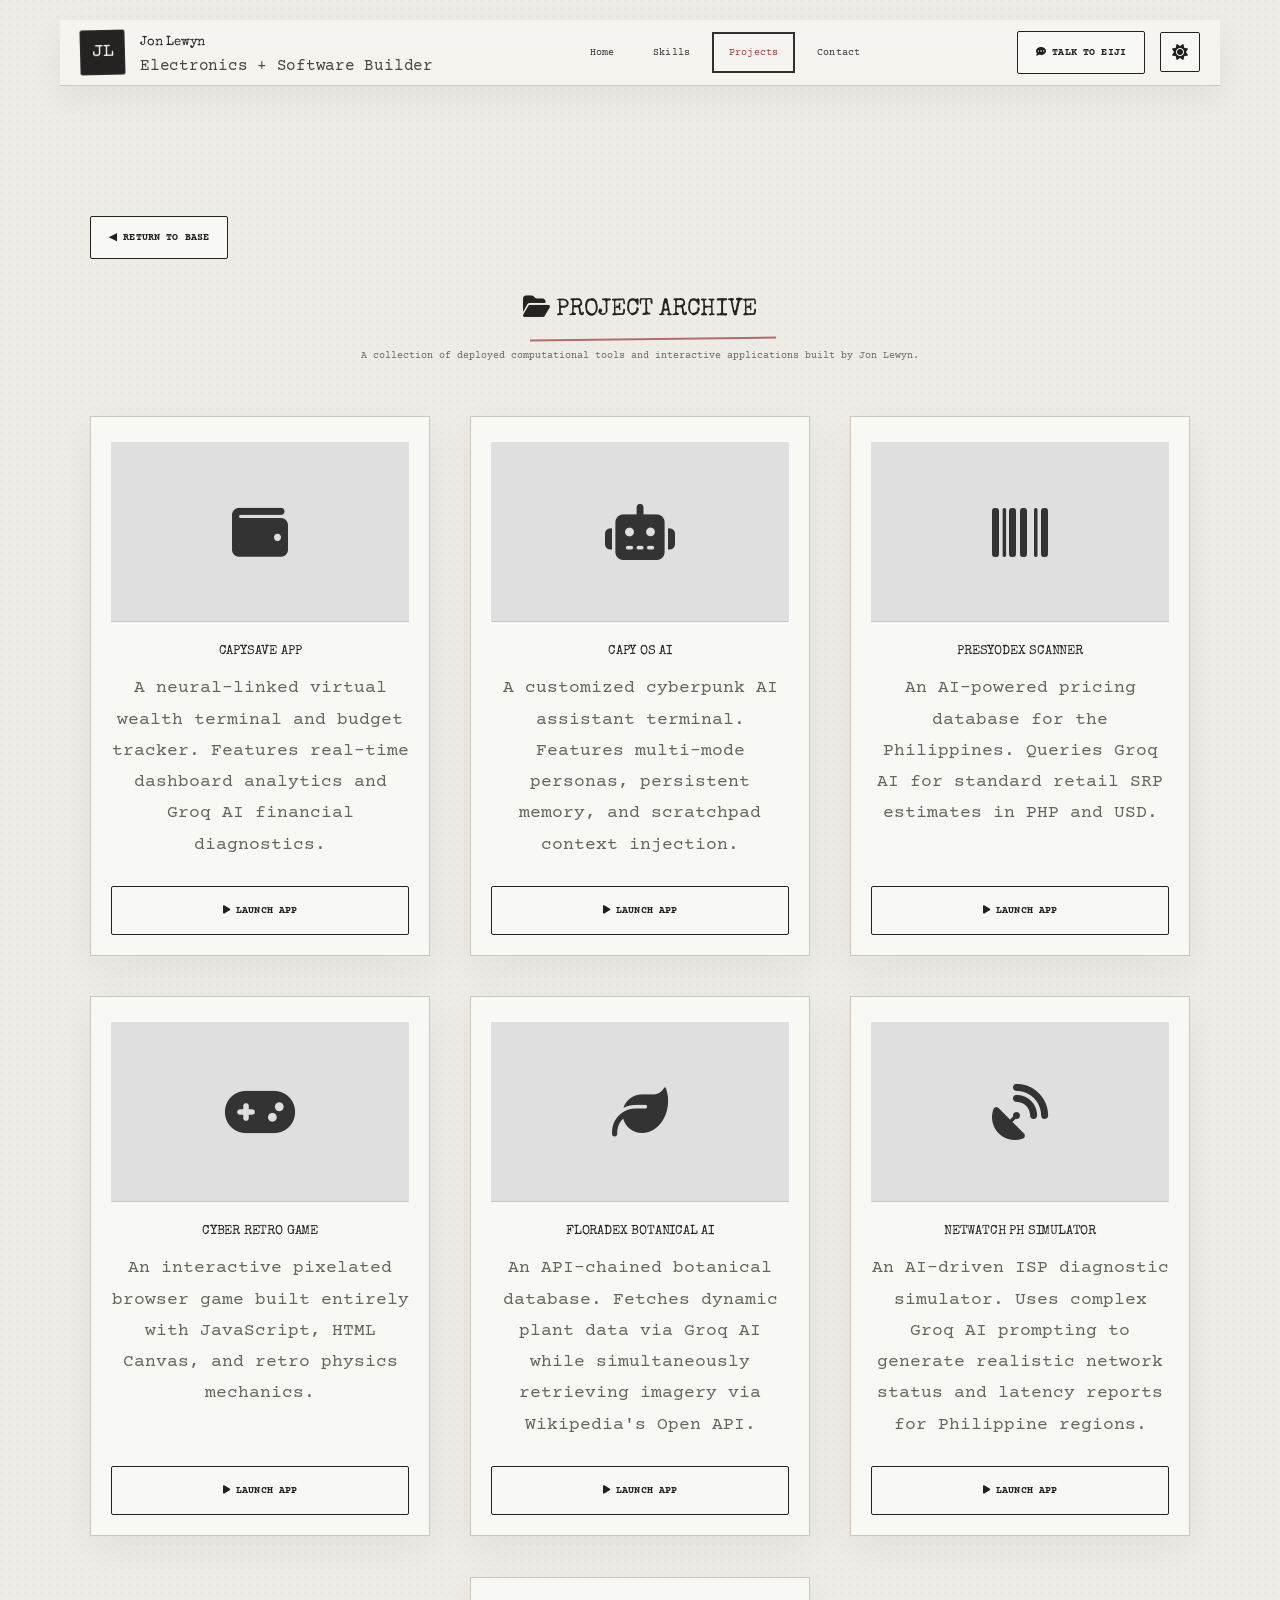
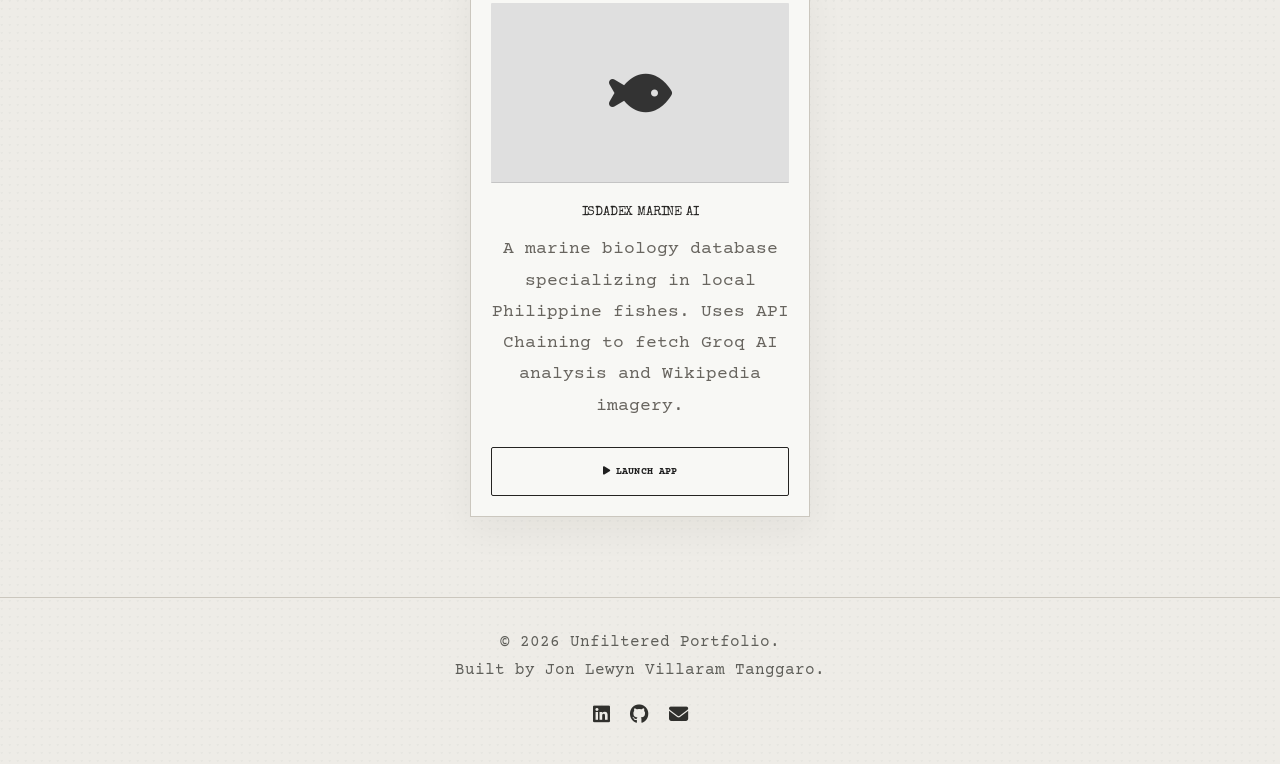
==== projects.html @ c03bf4da "Add files via upload" ====
<!DOCTYPE html>
<html lang="en">
<head>
    <meta charset="UTF-8">
    <meta name="viewport" content="width=device-width, initial-scale=1.0">
    <title>Jon Lewyn | Project Archive</title>
    
    <link href="https://fonts.googleapis.com/css2?family=Press+Start+2P&family=VT323&display=swap" rel="stylesheet">
    <link rel="stylesheet" href="https://cdnjs.cloudflare.com/ajax/libs/font-awesome/6.4.0/css/all.min.css">
    
    <style>
        :root {
            --bg-color: #1e1e2f; --panel-bg: #2a2a40; --panel-bg-2: #343454;
            --text-main: #f8f8f2; --text-muted: #a8a8b2; --retro-green: #4ade80;
            --retro-blue: #3b82f6; --retro-purple: #bd93f9; --retro-pink: #ff79c6;
            --retro-gold: #facc15; --retro-orange: #ffb86c; --retro-cyan: #8be9fd; 
            --border-dark: #000000; --grid-color: rgba(255, 255, 255, 0.03);
        }

        [data-theme="light"] {
            --bg-color: #f0f0f5; --panel-bg: #ffffff; --panel-bg-2: #ededf6;
            --text-main: #1a1a2e; --text-muted: #4a4a6a; --border-dark: #111111;
            --grid-color: rgba(0, 0, 0, 0.05);
        }

        * { box-sizing: border-box; margin: 0; padding: 0; scroll-behavior: smooth; }
        
        body {
            font-family: 'Press Start 2P', cursive; background-color: var(--bg-color); color: var(--text-main);
            line-height: 1.8; overflow-x: hidden; transition: background-color 0.3s, color 0.3s; position: relative;
            background-image: linear-gradient(var(--grid-color) 2px, transparent 2px), linear-gradient(90deg, var(--grid-color) 2px, transparent 2px);
            background-size: 30px 30px; animation: scrollGrid 20s linear infinite;
        }

        @keyframes scrollGrid { 0% { background-position: 0px 0px; } 100% { background-position: 60px 60px; } }

        .scanlines { position: fixed; top: 0; left: 0; width: 100vw; height: 100vh; background: linear-gradient(rgba(18, 16, 16, 0) 50%, rgba(0, 0, 0, 0.1) 50%); background-size: 100% 4px; z-index: 9999; pointer-events: none; }

        a, button { cursor: pointer; }

        /* --- SYNCHRONIZED NAV BAR --- */
        nav {
            position: absolute; top: 20px; left: 50%; transform: translateX(-50%); width: 95%; max-width: 1200px;
            background: rgba(42, 42, 64, 0.95); border: 4px solid var(--border-dark); box-shadow: 8px 8px 0px var(--border-dark);
            display: flex; align-items: center; justify-content: space-between; padding: 10px 20px; z-index: 1000; backdrop-filter: blur(4px);
        }
        [data-theme="light"] nav { background: rgba(255, 255, 255, 0.95); }

        .nav-left { display: flex; align-items: center; gap: 15px; }
        .jl-badge { background: var(--retro-blue); color: #fff; width: 45px; height: 45px; display: flex; align-items: center; justify-content: center; font-size: 1.2rem; border: 3px solid var(--border-dark); box-shadow: inset -3px -3px 0 rgba(0,0,0,0.3); text-shadow: 2px 2px 0 #000; }
        .nav-brand-text { display: flex; flex-direction: column; justify-content: center; }
        .nav-brand-text .name { color: var(--text-main); font-size: 0.8rem; text-shadow: 2px 2px 0 var(--border-dark); margin-bottom: 4px;}
        .nav-brand-text .title { font-family: 'VT323', monospace; color: var(--retro-green); font-size: 1rem; line-height: 1;}

        .nav-center { display: flex; align-items: center; gap: 5px; }
        .nav-center a { color: var(--text-main); text-decoration: none; font-size: 0.6rem; padding: 10px 15px; background: transparent; border: 2px solid transparent; font-family: inherit; text-transform: uppercase; transition: 0.2s; }
        .nav-center a.active { background: var(--panel-bg-2); border-color: var(--border-dark); color: var(--retro-gold); box-shadow: 2px 2px 0 var(--border-dark); }
        .nav-center a:hover { color: var(--retro-pink); background: rgba(0,0,0,0.2);}

        .nav-right { display: flex; align-items: center; gap: 15px; }
        .btn-talk { background: var(--retro-blue); color: #fff; text-decoration: none; font-size: 0.6rem; padding: 12px 18px; border: 3px solid var(--border-dark); box-shadow: 4px 4px 0 var(--border-dark); transition: all 0.1s; text-transform: uppercase; }
        .btn-talk:hover { filter: brightness(1.1); }
        .btn-talk:active { transform: translate(4px, 4px); box-shadow: 0 0 0 var(--border-dark); }
        .theme-toggle-btn { background: var(--panel-bg-2); border: 3px solid var(--border-dark); width: 40px; height: 40px; font-size: 1rem; color: var(--retro-gold); display: flex; align-items: center; justify-content: center; box-shadow: 4px 4px 0 var(--border-dark); transition: 0.1s;}
        .theme-toggle-btn:active { transform: translate(4px, 4px); box-shadow: 0 0 0 var(--border-dark); }
        .mobile-menu-btn { display: none; background: var(--panel-bg-2); border: 3px solid var(--border-dark); width: 40px; height: 40px; font-size: 1.2rem; color: var(--text-main); align-items: center; justify-content: center; box-shadow: 4px 4px 0 var(--border-dark); }

        /* --- ARCHIVE LAYOUT --- */
        .archive-container { padding: 150px 20px 80px; text-align: center; min-height: 100vh; display: flex; flex-direction: column; align-items: center; position: relative; z-index: 2; }
        
        .back-btn-container { width: 100%; max-width: 1100px; text-align: left; margin-bottom: 30px; }
        .back-btn { display: inline-block; background: var(--panel-bg); color: var(--text-main); padding: 12px 18px; text-decoration: none; font-size: 0.6rem; border: 4px solid var(--border-dark); box-shadow: 6px 6px 0px var(--border-dark); transition: transform 0.1s; text-transform: uppercase; }
        .back-btn:active { transform: translate(4px, 4px); box-shadow: 2px 2px 0px var(--border-dark); }
        .back-btn:hover { background: var(--retro-blue); color: #fff; }

        .archive-header { margin-bottom: 50px; }
        .archive-header h1 { font-size: 1.5rem; color: var(--retro-gold); text-shadow: 4px 4px 0 var(--border-dark); margin-bottom: 15px; }
        .archive-header p { font-size: 0.65rem; color: var(--text-muted); max-width: 600px; margin: 0 auto; line-height: 1.8; }

        /* --- THE CARD GRID --- */
        .card-grid { display: flex; justify-content: center; flex-wrap: wrap; gap: 40px; max-width: 1150px; margin: 0 auto; }
        
        .item-card { background: var(--panel-bg); border: 4px solid var(--border-dark); box-shadow: 10px 10px 0px var(--border-dark); width: 340px; padding: 25px 20px 20px; position: relative; display: flex; flex-direction: column; transition: transform 0.2s; opacity: 0; }
        .item-card:hover { transform: translateY(-5px); }
        .item-card.show { animation: popInReveal 0.6s cubic-bezier(0.175, 0.885, 0.32, 1.275) forwards; }
        
        /* Animation Delays for all 7 cards */
        .item-card:nth-child(1).show { animation-delay: 0.1s; } 
        .item-card:nth-child(2).show { animation-delay: 0.3s; } 
        .item-card:nth-child(3).show { animation-delay: 0.5s; }
        .item-card:nth-child(4).show { animation-delay: 0.7s; }
        .item-card:nth-child(5).show { animation-delay: 0.9s; }
        .item-card:nth-child(6).show { animation-delay: 1.1s; }
        .item-card:nth-child(7).show { animation-delay: 1.3s; }
        
        @keyframes popInReveal { 0% { opacity: 0; transform: translateY(60px) scale(0.9); } 100% { opacity: 1; transform: translateY(0) scale(1); } }

        /* The Pink Pin */
        .item-card::before { content: ""; position: absolute; top: -14px; left: 50%; transform: translateX(-50%); width: 26px; height: 26px; background: var(--retro-pink); border: 4px solid var(--border-dark); border-radius: 50%; z-index: 3; box-shadow: inset -2px -2px 0 rgba(0,0,0,0.3); }
        .item-card::after { content: ""; position: absolute; top: 8px; left: 50%; transform: translateX(-50%); width: 4px; height: 25px; background: var(--border-dark); z-index: 1; }

        .item-img-wrapper { border: 4px solid var(--border-dark); width: 100%; height: 180px; margin-bottom: 20px; background: #000; position: relative; z-index: 2; overflow: hidden; display: flex; align-items: center; justify-content: center; font-size: 3.5rem; color: var(--retro-purple); box-shadow: inset 0 0 20px rgba(0,0,0,0.8); }
        .item-img-wrapper img { width: 100%; height: 100%; object-fit: cover; }
        
        .item-title { color: var(--retro-green); font-size: 0.8rem; line-height: 1.5; margin-bottom: 12px; text-transform: uppercase; text-shadow: 2px 2px 0 var(--border-dark); }
        .item-desc { color: var(--text-muted); font-size: 0.55rem; line-height: 1.6; margin-bottom: 25px; flex-grow: 1; font-family: 'VT323', monospace; font-size: 1.1rem; }
        
        .btn-card { display: block; width: 100%; background: var(--retro-blue); color: #fff; border: 4px solid var(--border-dark); padding: 15px; font-size: 0.6rem; text-decoration: none; text-transform: uppercase; box-shadow: 4px 4px 0 var(--border-dark); transition: transform 0.1s, box-shadow 0.1s; margin-top: auto; }
        .btn-card:hover { filter: brightness(1.1); }
        .btn-card:active { transform: translate(4px, 4px); box-shadow: 0px 0px 0px var(--border-dark); }

        footer { background: var(--panel-bg); border-top: 4px solid var(--border-dark); padding: 30px; text-align: center; margin-top: auto; transition: background-color 0.3s; position: relative; z-index: 2;}
        .social-links { margin-top: 15px; display: flex; justify-content: center; gap: 20px; }
        .social-links a { color: var(--text-main); font-size: 1.2rem; text-shadow: 2px 2px 0px var(--border-dark); transition: color 0.2s; }
        .social-links a:hover { color: var(--retro-blue); transform: translateY(-3px); }

        @media (max-width: 900px) {
            nav { position: absolute; top: 0; left: 0; transform: none; width: 100%; max-width: 100%; border-left: none; border-right: none; border-top: none; padding: 15px 20px; margin: 0; border-radius: 0; }
            .nav-brand-text { display: none; }
            .nav-center { display: none; width: 100%; flex-direction: column; position: absolute; top: 100%; left: 0; background: var(--panel-bg); border-bottom: 4px solid var(--border-dark); padding: 0; margin: 0; box-shadow: 0px 8px 0px rgba(0,0,0,0.5); }
            .nav-center.show { display: flex; }
            .nav-center a { width: 100%; padding: 18px; text-align: center; border-bottom: 2px solid var(--border-dark); font-size: 0.7rem; }
            .nav-center a:last-child { border-bottom: none; }
            .mobile-menu-btn { display: flex; }
            .btn-talk { display: none; }
            .archive-container { padding-top: 100px; }
        }
    </style>
    <link href="https://fonts.googleapis.com/css2?family=Courier+Prime:wght;700&family=Special+Elite&display=swap" rel="stylesheet">
    <link rel="stylesheet" href="typewriter-theme.css">
</head>
<body>

    <div class="scanlines"></div>

    <nav>
        <div class="nav-left">
            <div class="jl-badge">JL</div>
            <div class="nav-brand-text">
                <div class="name">Jon Lewyn</div>
                <div class="title">Electronics + Software Builder</div>
            </div>
        </div>

        <div class="nav-center" id="nav-center-menu">
            <a href="index.html">Home</a>
            <a href="index.html#skills">Skills</a>
            <a href="projects.html" class="active">Projects</a>
            <a href="index.html#contact">Contact</a>
        </div>

        <div class="nav-right">
            <a href="index.html#ai-chat" class="btn-talk"><i class="fas fa-comment-dots"></i> TALK TO EIJI</a>
            <button id="theme-btn" class="theme-toggle-btn"><i class="fas fa-sun"></i></button>
            <button id="mobile-menu-btn" class="mobile-menu-btn"><i class="fas fa-bars"></i></button>
        </div>
    </nav>

    <div class="archive-container">
        <div class="back-btn-container">
            <a href="index.html" class="back-btn">◀ RETURN TO BASE</a>
        </div>

        <div class="archive-header">
            <h1><i class="fas fa-folder-open"></i> PROJECT ARCHIVE</h1>
            <p>A collection of deployed computational tools and interactive applications built by Jon Lewyn.</p>
        </div>

        <div class="card-grid">
            
            <div class="item-card">
                <div class="item-img-wrapper">
                    <i class="fas fa-wallet"></i>
                </div>
                <h3 class="item-title">CapySave App</h3>
                <p class="item-desc">A neural-linked virtual wealth terminal and budget tracker. Features real-time dashboard analytics and Groq AI financial diagnostics.</p>
                <a href="projects/capysave.html" class="btn-card"><i class="fas fa-play"></i> LAUNCH APP</a>
            </div>

            <div class="item-card">
                <div class="item-img-wrapper">
                    <i class="fas fa-robot"></i>
                </div>
                <h3 class="item-title">Capy OS AI</h3>
                <p class="item-desc">A customized cyberpunk AI assistant terminal. Features multi-mode personas, persistent memory, and scratchpad context injection.</p>
                <a href="projects/eiji-ai.html" class="btn-card"><i class="fas fa-play"></i> LAUNCH APP</a>
            </div>

            <div class="item-card">
                <div class="item-img-wrapper" style="color: var(--retro-orange); box-shadow: inset 0 0 20px rgba(255, 184, 108, 0.2);">
                    <i class="fas fa-barcode"></i>
                </div>
                <h3 class="item-title">PresyoDex Scanner</h3>
                <p class="item-desc">An AI-powered pricing database for the Philippines. Queries Groq AI for standard retail SRP estimates in PHP and USD.</p>
                <a href="projects/presyodex.html" class="btn-card" style="background: var(--retro-orange); color: #000; border-color: var(--border-dark);"><i class="fas fa-play"></i> LAUNCH APP</a>
            </div>

            <div class="item-card">
                <div class="item-img-wrapper">
                    <i class="fas fa-gamepad"></i>
                </div>
                <h3 class="item-title">Cyber Retro Game</h3>
                <p class="item-desc">An interactive pixelated browser game built entirely with JavaScript, HTML Canvas, and retro physics mechanics.</p>
                <a href="projects/snake-game.html" class="btn-card"><i class="fas fa-play"></i> LAUNCH APP</a>
            </div>

            <div class="item-card">
                <div class="item-img-wrapper" style="color: var(--retro-green); box-shadow: inset 0 0 20px rgba(74, 222, 128, 0.2);">
                    <i class="fas fa-leaf"></i>
                </div>
                <h3 class="item-title">FloraDex Botanical AI</h3>
                <p class="item-desc">An API-chained botanical database. Fetches dynamic plant data via Groq AI while simultaneously retrieving imagery via Wikipedia's Open API.</p>
                <a href="projects/floradex.html" class="btn-card" style="background: var(--retro-green); color: #000; border-color: var(--border-dark);"><i class="fas fa-play"></i> LAUNCH APP</a>
            </div>

            <div class="item-card">
                <div class="item-img-wrapper" style="color: var(--retro-blue); box-shadow: inset 0 0 20px rgba(139, 233, 253, 0.2);">
                    <i class="fas fa-satellite-dish"></i>
                </div>
                <h3 class="item-title">NetWatch PH Simulator</h3>
                <p class="item-desc">An AI-driven ISP diagnostic simulator. Uses complex Groq AI prompting to generate realistic network status and latency reports for Philippine regions.</p>
                <a href="projects/netwatch.html" class="btn-card" style="background: var(--retro-blue); color: #fff; border-color: var(--border-dark);"><i class="fas fa-play"></i> LAUNCH APP</a>
            </div>

            <div class="item-card">
                <div class="item-img-wrapper" style="color: var(--retro-cyan); box-shadow: inset 0 0 20px rgba(139, 233, 253, 0.2);">
                    <i class="fas fa-fish"></i>
                </div>
                <h3 class="item-title">IsdaDex Marine AI</h3>
                <p class="item-desc">A marine biology database specializing in local Philippine fishes. Uses API Chaining to fetch Groq AI analysis and Wikipedia imagery.</p>
                <a href="projects/isdadex.html" class="btn-card" style="background: var(--retro-cyan); color: #000; border-color: var(--border-dark);"><i class="fas fa-play"></i> LAUNCH APP</a>
            </div>

        </div>
    </div>

    <footer>
        <p>&copy; 2026 Unfiltered Portfolio.<br>Built by Jon Lewyn Villaram Tanggaro.</p>
        <div class="social-links">
            <a href="https://www.linkedin.com/in/jon-lewyn-tanggaro" target="_blank"><i class="fab fa-linkedin"></i></a>
            <a href="https://github.com/lewynski" target="_blank"><i class="fab fa-github"></i></a>
            <a href="mailto:lewynvllram@gmail.com"><i class="fas fa-envelope"></i></a>
        </div>
    </footer>

    <script>
        // UI ONLY - No AI Chat logic here to keep the console clean
        const themeBtn = document.getElementById('theme-btn');
        const themeIcon = themeBtn.querySelector('i');
        const body = document.documentElement;
        const savedTheme = localStorage.getItem('arcade-theme');
        if (savedTheme === 'light') {
            body.setAttribute('data-theme', 'light');
            themeIcon.classList.replace('fa-sun', 'fa-moon');
            themeIcon.style.color = 'var(--retro-purple)';
        }
        themeBtn.addEventListener('click', () => {
            if (body.getAttribute('data-theme') === 'light') {
                body.removeAttribute('data-theme'); localStorage.setItem('arcade-theme', 'dark');
                themeIcon.classList.replace('fa-moon', 'fa-sun'); themeIcon.style.color = 'var(--retro-gold)';
            } else {
                body.setAttribute('data-theme', 'light'); localStorage.setItem('arcade-theme', 'light');
                themeIcon.classList.replace('fa-sun', 'fa-moon'); themeIcon.style.color = 'var(--retro-purple)';
            }
        });

        const mobileBtn = document.getElementById('mobile-menu-btn');
        const navMenu = document.getElementById('nav-center-menu');
        mobileBtn.addEventListener('click', () => {
            navMenu.classList.toggle('show');
            const icon = mobileBtn.querySelector('i');
            if (navMenu.classList.contains('show')) icon.classList.replace('fa-bars', 'fa-times');
            else icon.classList.replace('fa-times', 'fa-bars');
        });

        const observerOptions = { threshold: 0.1 };
        const observer = new IntersectionObserver((entries) => {
            entries.forEach(entry => {
                if (entry.isIntersecting) {
                    entry.target.classList.add('show');
                    observer.unobserve(entry.target);
                }
            });
        }, observerOptions);
        document.querySelectorAll('.item-card').forEach(el => observer.observe(el));
    </script>
</body>
</html>
---- typewriter-theme.css ----
/* Typewriter-inspired portfolio theme */
:root,
[data-theme="light"],
[data-theme="dark"] {
  --bg-color: #e9e9e7 !important;
  --panel-bg: #f8f8f5 !important;
  --panel-bg-2: #dededb !important;
  --text-main: #202020 !important;
  --text-muted: #60605c !important;
  --border-dark: #30302d !important;
  --grid-color: transparent !important;
  --hero-glow-1: transparent !important;
  --hero-glow-2: transparent !important;
  --hero-glow-3: transparent !important;
  --retro-green: #454541 !important;
  --retro-blue: #30302d !important;
  --retro-purple: #6b6b66 !important;
  --retro-pink: #3c3c39 !important;
  --retro-gold: #575752 !important;
  --retro-red: #555550 !important;
  --retro-orange: #666660 !important;
  --retro-cyan: #4d4d49 !important;
}

* { text-shadow: none !important; }

html { background: #e9e9e7; }

body {
  font-family: "Courier Prime", "Courier New", Courier, monospace !important;
  background-color: var(--bg-color) !important;
  background-image:
    radial-gradient(rgba(0,0,0,.055) .55px, transparent .65px),
    linear-gradient(90deg, rgba(255,255,255,.28), rgba(0,0,0,.018)) !important;
  background-size: 5px 5px, 100% 100% !important;
  color: var(--text-main) !important;
  letter-spacing: .015em;
}

body::before,
body::after,
.scanlines { display: none !important; }

h1, h2, h3, h4, h5, h6,
.logo, .name, .item-title, .archive-header h1,
.hero-title, .section-title, .nav-brand-text {
  font-family: "Special Elite", "Courier Prime", "Courier New", monospace !important;
  color: var(--text-main) !important;
  letter-spacing: .035em;
}

p, li, .item-desc, .nav-brand-text .title {
  font-family: "Courier Prime", "Courier New", monospace !important;
}

nav {
  background: rgba(248,248,245,.94) !important;
  border: 1px solid #555550 !important;
  border-radius: 2px !important;
  box-shadow: 0 7px 18px rgba(0,0,0,.08) !important;
  backdrop-filter: blur(8px) !important;
}

.jl-badge, .logo-icon {
  background: #30302d !important;
  color: #f8f8f5 !important;
  border: 1px solid #30302d !important;
  border-radius: 50% !important;
  box-shadow: none !important;
}

.nav-center a, .nav-links a, .dropbtn {
  color: #30302d !important;
  border-radius: 0 !important;
}

.nav-center a::before { background: #30302d !important; }
.nav-center a:hover, .nav-center a.active, .nav-links a:hover {
  color: #111 !important;
  background: transparent !important;
  border-color: #30302d !important;
  box-shadow: none !important;
  text-decoration: underline;
  text-underline-offset: 5px;
}

button, .btn-talk, .btn-primary, .btn-secondary, .btn-card,
.back-btn, .cta-btn, .download-btn, .theme-toggle-btn, .mobile-menu-btn {
  font-family: "Courier Prime", "Courier New", monospace !important;
  background: #f8f8f5 !important;
  color: #202020 !important;
  border: 1px solid #30302d !important;
  border-radius: 1px !important;
  box-shadow: 3px 3px 0 #8a8a84 !important;
  text-transform: uppercase;
  letter-spacing: .08em;
}

button:hover, .btn-talk:hover, .btn-primary:hover, .btn-secondary:hover,
.btn-card:hover, .back-btn:hover, .cta-btn:hover, .download-btn:hover {
  background: #30302d !important;
  color: #f8f8f5 !important;
  transform: translate(-1px,-1px) !important;
  box-shadow: 5px 5px 0 #aaa9a3 !important;
  filter: none !important;
}

button:active, .btn-talk:active, .btn-primary:active, .btn-secondary:active,
.btn-card:active, .back-btn:active {
  transform: translate(2px,2px) !important;
  box-shadow: 1px 1px 0 #8a8a84 !important;
}

.hero, .hero-section, .hero-container, .archive-container, main {
  background: transparent !important;
}

.profile-frame, .profile-container, .profile-card {
  background: #f8f8f5 !important;
  border: 1px solid #30302d !important;
  border-radius: 2px !important;
  box-shadow: 8px 8px 0 rgba(48,48,45,.16) !important;
}

.profile-pic, .profile-frame img, .profile-container img {
  border-radius: 1px !important;
  filter: grayscale(100%) contrast(1.04) !important;
  border-color: #f8f8f5 !important;
}

.badge, .status-badge, .tags span, .tag, .tech-tag {
  background: #ededE9 !important;
  color: #30302d !important;
  border: 1px dashed #777771 !important;
  border-radius: 1px !important;
}

.skill-card, .item-card, .project-card, .contact-card, .resume-card,
.cert-card, .certificate-card, .chat-container, .about-card, .panel {
  background: #f8f8f5 !important;
  color: #202020 !important;
  border: 1px solid #4c4c48 !important;
  border-radius: 2px !important;
  box-shadow: 7px 7px 0 rgba(70,70,66,.15) !important;
}

.skill-card:hover, .item-card:hover, .project-card:hover, .cert-card:hover {
  transform: translateY(-3px) rotate(-.15deg) !important;
  border-color: #202020 !important;
  box-shadow: 9px 10px 0 rgba(70,70,66,.18) !important;
}

.item-card::before, .item-card::after { display: none !important; }

.item-img-wrapper, .project-image, .cert-image {
  background: #e3e3df !important;
  color: #30302d !important;
  border: 1px solid #4c4c48 !important;
  border-radius: 1px !important;
  box-shadow: inset 0 0 18px rgba(0,0,0,.08) !important;
  filter: grayscale(100%);
}

.icon-box, .skill-icon, .section-icon {
  background: transparent !important;
  color: #30302d !important;
  border: 1px solid #777771 !important;
  border-radius: 50% !important;
  box-shadow: none !important;
}

.gradient-text {
  background: none !important;
  -webkit-text-fill-color: #202020 !important;
  color: #202020 !important;
  position: relative;
}

.gradient-text::after {
  content: "_";
  animation: typeCursor 1s steps(1) infinite;
}

@keyframes typeCursor { 50% { opacity: 0; } }

.section-title h2::before, .archive-header h1::before {
  content: "// ";
  color: #777771;
}

hr, footer { border-color: #777771 !important; }
footer { background: rgba(248,248,245,.7) !important; color: #5f5f5a !important; }
.social-links a { color: #30302d !important; }
.social-links a:hover { color: #000 !important; }

input, textarea, select {
  font-family: "Courier Prime", "Courier New", monospace !important;
  color: #202020 !important;
  background: #fbfbf8 !important;
  border: 1px solid #555550 !important;
  border-radius: 1px !important;
  box-shadow: inset 2px 2px 0 rgba(0,0,0,.05) !important;
}

@media (max-width: 900px) {
  nav { border-left: 0 !important; border-right: 0 !important; border-top: 0 !important; }
  .nav-center { background: #f8f8f5 !important; border-color: #555550 !important; }
}

/* Refined editorial pass — quiet, personal, and intentionally imperfect */
:root,
[data-theme="light"],
[data-theme="dark"] {
  --paper: #f6f5f1 !important;
  --paper-deep: #eceae4 !important;
  --ink: #242321 !important;
  --ink-soft: #68655f !important;
  --rule: #cbc7be !important;
  --proof: #9b3d35 !important;
  --bg-color: #e8e6e0 !important;
  --panel-bg: var(--paper) !important;
  --panel-bg-2: var(--paper-deep) !important;
  --text-main: var(--ink) !important;
  --text-muted: var(--ink-soft) !important;
  --border-dark: var(--ink) !important;
}

html { scroll-padding-top: 110px; }

body {
  font-weight: 400 !important;
  letter-spacing: 0 !important;
  background-image:
    linear-gradient(rgba(255,255,255,.24), rgba(255,255,255,.24)),
    radial-gradient(circle at 20% 10%, rgba(0,0,0,.035) 0 1px, transparent 1.2px) !important;
  background-size: auto, 8px 8px !important;
}

body > * { position: relative; }

body::selection,
::selection { background: rgba(155,61,53,.18); color: var(--ink); }

h1, h2, h3, h4, h5, h6,
.logo, .name, .item-title, .archive-header h1,
.hero-title, .section-title, .nav-brand-text {
  letter-spacing: -.015em !important;
  font-weight: 400 !important;
}

p, li, .item-desc, .nav-brand-text .title {
  font-weight: 400 !important;
}

p { line-height: 1.78 !important; }

nav {
  max-width: 1160px !important;
  background: rgba(246,245,241,.88) !important;
  border: 0 !important;
  border-bottom: 1px solid var(--rule) !important;
  border-radius: 0 !important;
  box-shadow: 0 12px 34px rgba(35,33,29,.06) !important;
  backdrop-filter: blur(14px) saturate(.85) !important;
}

.jl-badge, .logo-icon {
  border-radius: 2px !important;
  background: var(--ink) !important;
  transform: rotate(-1.5deg);
}

.nav-center a, .nav-links a, .dropbtn {
  text-transform: none !important;
  letter-spacing: .015em !important;
  font-weight: 400 !important;
}

.nav-center a:hover, .nav-center a.active, .nav-links a:hover {
  text-decoration: none !important;
  color: var(--proof) !important;
}

.nav-center a::before {
  height: 1px !important;
  background: var(--proof) !important;
}

button, .btn-talk, .btn-primary, .btn-secondary, .btn-card,
.back-btn, .cta-btn, .download-btn, .theme-toggle-btn, .mobile-menu-btn {
  text-transform: none !important;
  letter-spacing: .015em !important;
  font-weight: 700 !important;
  border: 1px solid var(--ink) !important;
  border-radius: 2px !important;
  box-shadow: none !important;
  transition: background .2s ease, color .2s ease, transform .2s ease !important;
}

button:hover, .btn-talk:hover, .btn-primary:hover, .btn-secondary:hover,
.btn-card:hover, .back-btn:hover, .cta-btn:hover, .download-btn:hover {
  transform: translateY(-2px) !important;
  box-shadow: 0 8px 18px rgba(36,35,33,.10) !important;
}

button:active, .btn-talk:active, .btn-primary:active, .btn-secondary:active,
.btn-card:active, .back-btn:active {
  transform: translateY(0) !important;
  box-shadow: none !important;
}

.btn-primary, .cta-btn, .download-btn {
  background: var(--ink) !important;
  color: var(--paper) !important;
}

.btn-primary:hover, .cta-btn:hover, .download-btn:hover {
  background: var(--proof) !important;
  border-color: var(--proof) !important;
}

.profile-frame, .profile-container, .profile-card {
  padding: 10px !important;
  border: 1px solid var(--rule) !important;
  border-radius: 0 !important;
  box-shadow: 18px 20px 0 rgba(36,35,33,.055) !important;
  transform: rotate(.6deg);
}

.profile-pic, .profile-frame img, .profile-container img {
  filter: grayscale(100%) contrast(1.02) brightness(.98) !important;
}

.badge, .status-badge, .tags span, .tag, .tech-tag {
  background: transparent !important;
  border: 1px solid var(--rule) !important;
  border-radius: 999px !important;
  padding-left: .75rem !important;
  padding-right: .75rem !important;
  letter-spacing: 0 !important;
  text-transform: none !important;
}

.skill-card, .item-card, .project-card, .contact-card, .resume-card,
.cert-card, .certificate-card, .chat-container, .about-card, .panel {
  border: 1px solid var(--rule) !important;
  border-radius: 0 !important;
  box-shadow: 0 12px 36px rgba(40,37,31,.055) !important;
}

.skill-card, .item-card, .project-card, .cert-card, .certificate-card {
  transition: transform .25s ease, box-shadow .25s ease, border-color .25s ease !important;
}

.skill-card:hover, .item-card:hover, .project-card:hover, .cert-card:hover,
.certificate-card:hover {
  transform: translateY(-5px) !important;
  border-color: #aaa69d !important;
  box-shadow: 0 20px 44px rgba(40,37,31,.09) !important;
}

.skill-card::after, .btn-primary::before, .btn-secondary::before,
.ai-side-panel::before, .chat-container::before { display: none !important; }

.icon-box, .skill-icon, .section-icon {
  border: 0 !important;
  border-radius: 0 !important;
  color: var(--proof) !important;
}

.gradient-text::after { color: var(--proof); }

.section-title h2::before, .archive-header h1::before {
  content: "" !important;
}

.section-title h2, .archive-header h1 {
  display: inline-block;
  position: relative;
}

.section-title h2::after, .archive-header h1::after {
  content: "";
  position: absolute;
  left: 3%; right: -8%; bottom: -8px;
  height: 2px;
  background: var(--proof);
  opacity: .72;
  transform: rotate(-.7deg);
}

.hero-stats { gap: 12px !important; }
.stat-card {
  border: 0 !important;
  border-top: 1px solid var(--rule) !important;
  background: transparent !important;
  box-shadow: none !important;
  text-align: left !important;
}
.stat-card:hover { transform: none !important; }
.stat-card strong { color: var(--ink) !important; text-shadow: none !important; }

.ai-shell { gap: 18px !important; }
.ai-side-panel {
  background: var(--paper-deep) !important;
  border: 1px solid var(--rule) !important;
  box-shadow: none !important;
}
.ai-avatar-ring { border-color: var(--rule) !important; animation: none !important; }
.ai-avatar {
  background: var(--paper) !important;
  border-color: var(--ink) !important;
  color: var(--ink) !important;
  box-shadow: none !important;
}
.ai-side-panel h3 { color: var(--ink) !important; text-shadow: none !important; }
.ai-status-item {
  background: rgba(255,255,255,.45) !important;
  border: 1px solid var(--rule) !important;
  color: var(--ink) !important;
}
.dot { box-shadow: none !important; background: var(--proof) !important; }
.ai-mini-tags span {
  background: transparent !important;
  color: var(--ink-soft) !important;
  border: 1px solid var(--rule) !important;
}

.chat-header {
  background: var(--ink) !important;
  color: var(--paper) !important;
  border-bottom: 0 !important;
}
.chat-messages { background: #efede7 !important; font-family: "Courier Prime", monospace !important; }
.message {
  border: 1px solid var(--rule) !important;
  border-radius: 3px !important;
  box-shadow: none !important;
}
.msg-user { background: #dedbd3 !important; color: var(--ink) !important; }
.msg-ai { background: var(--paper) !important; }
.quick-prompts { border-color: var(--rule) !important; }

.item-img-wrapper, .project-image, .cert-image {
  filter: grayscale(100%) contrast(.96) !important;
  border: 0 !important;
  border-bottom: 1px solid var(--rule) !important;
  box-shadow: none !important;
}

footer {
  border-top: 1px solid var(--rule) !important;
  background: transparent !important;
}

input, textarea, select {
  border: 0 !important;
  border-bottom: 1px solid #8e8a82 !important;
  border-radius: 0 !important;
  box-shadow: none !important;
  background: transparent !important;
}
input:focus, textarea:focus, select:focus {
  outline: none !important;
  border-color: var(--proof) !important;
}

/* Make motion feel authored rather than decorative */
.skill-card.show { animation: quietReveal .55s ease both !important; }
@keyframes quietReveal {
  from { opacity: 0; transform: translateY(16px); }
  to { opacity: 1; transform: translateY(0); }
}
.scroll-indicator { animation: none !important; opacity: .7; }

@media (min-width: 901px) {
  .skills-grid > *:nth-child(even),
  .items-grid > *:nth-child(even),
  .projects-grid > *:nth-child(even),
  .certificates-grid > *:nth-child(even) {
    transform: translateY(18px);
  }
  .skills-grid > *:nth-child(even):hover,
  .items-grid > *:nth-child(even):hover,
  .projects-grid > *:nth-child(even):hover,
  .certificates-grid > *:nth-child(even):hover {
    transform: translateY(12px) !important;
  }
}

@media (max-width: 900px) {
  nav {
    background: rgba(246,245,241,.96) !important;
    box-shadow: 0 6px 20px rgba(35,33,29,.06) !important;
  }
  .nav-center { border: 1px solid var(--rule) !important; box-shadow: 0 18px 34px rgba(35,33,29,.08); }
  .profile-frame, .profile-container, .profile-card { transform: none; box-shadow: 10px 12px 0 rgba(36,35,33,.05) !important; }
  .ai-shell { grid-template-columns: 1fr !important; }
}

@media (prefers-reduced-motion: reduce) {
  *, *::before, *::after {
    animation-duration: .01ms !important;
    animation-iteration-count: 1 !important;
    transition-duration: .01ms !important;
  }
}
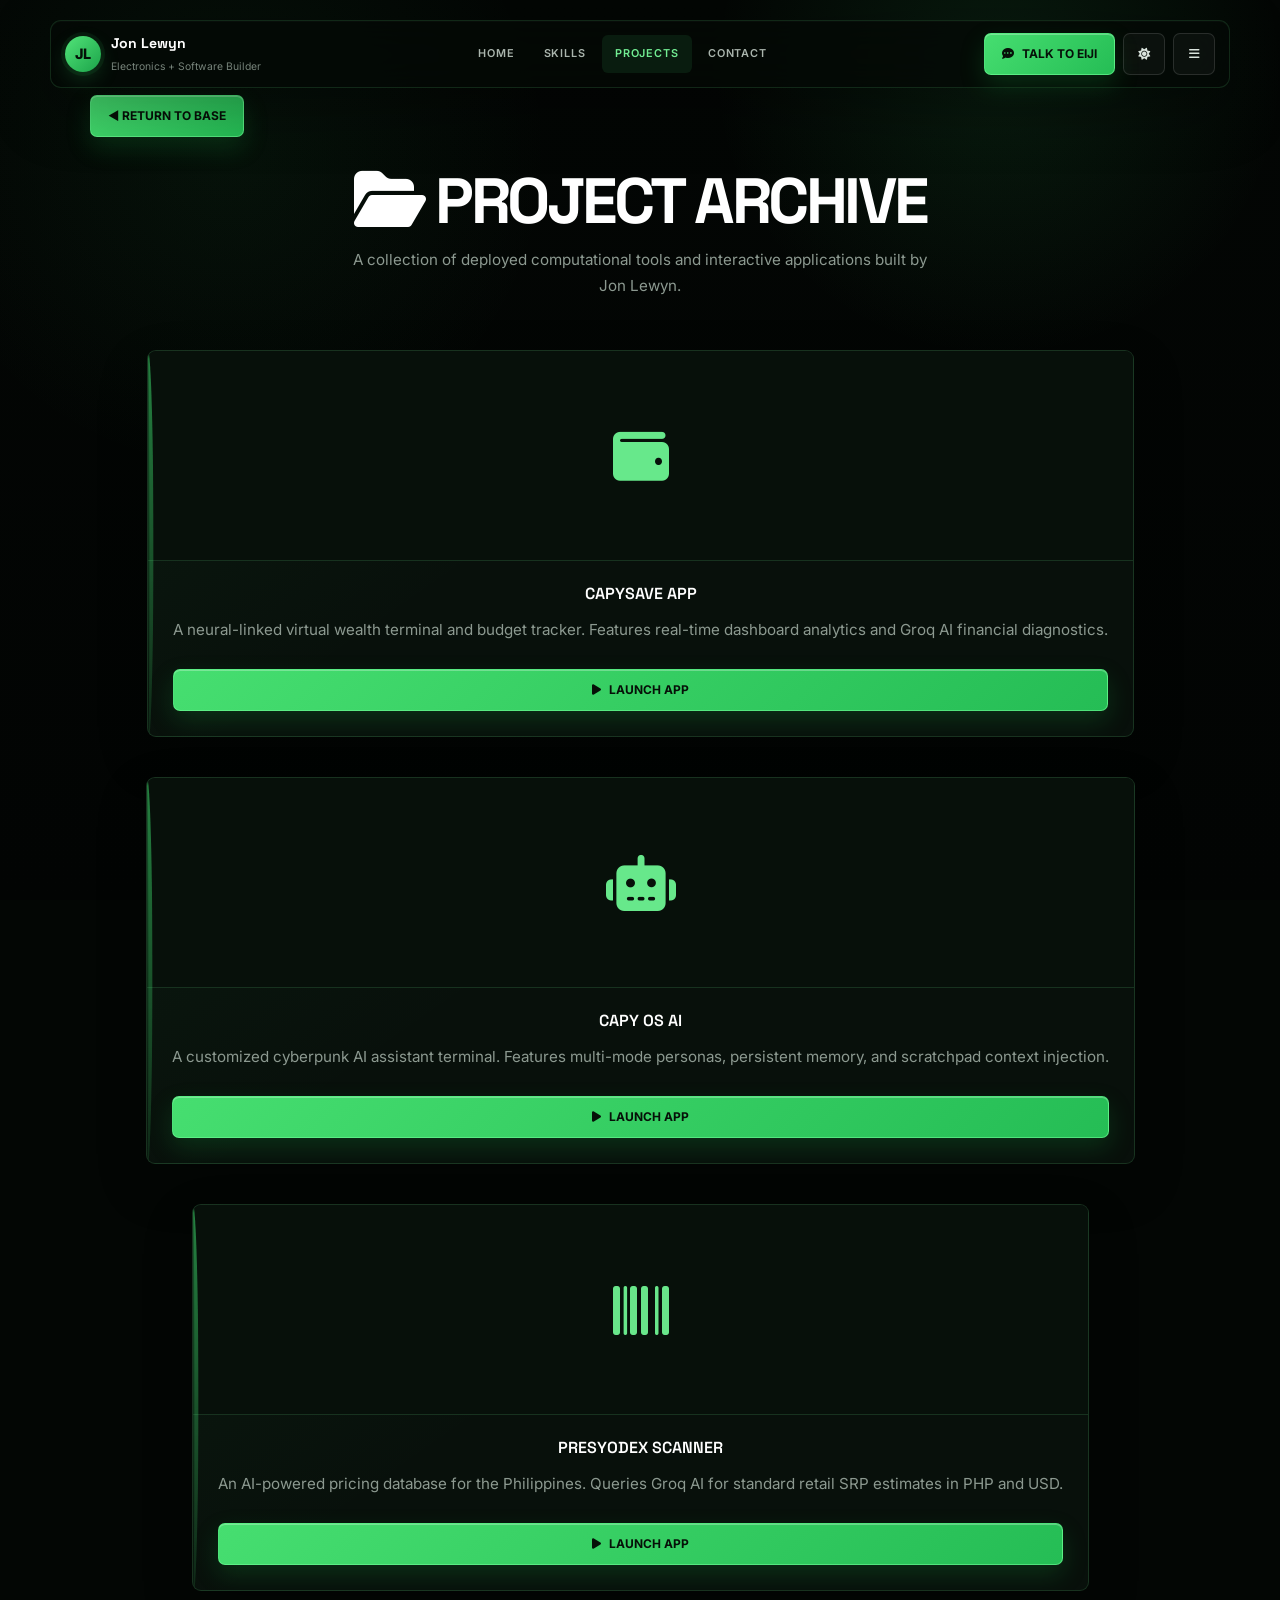
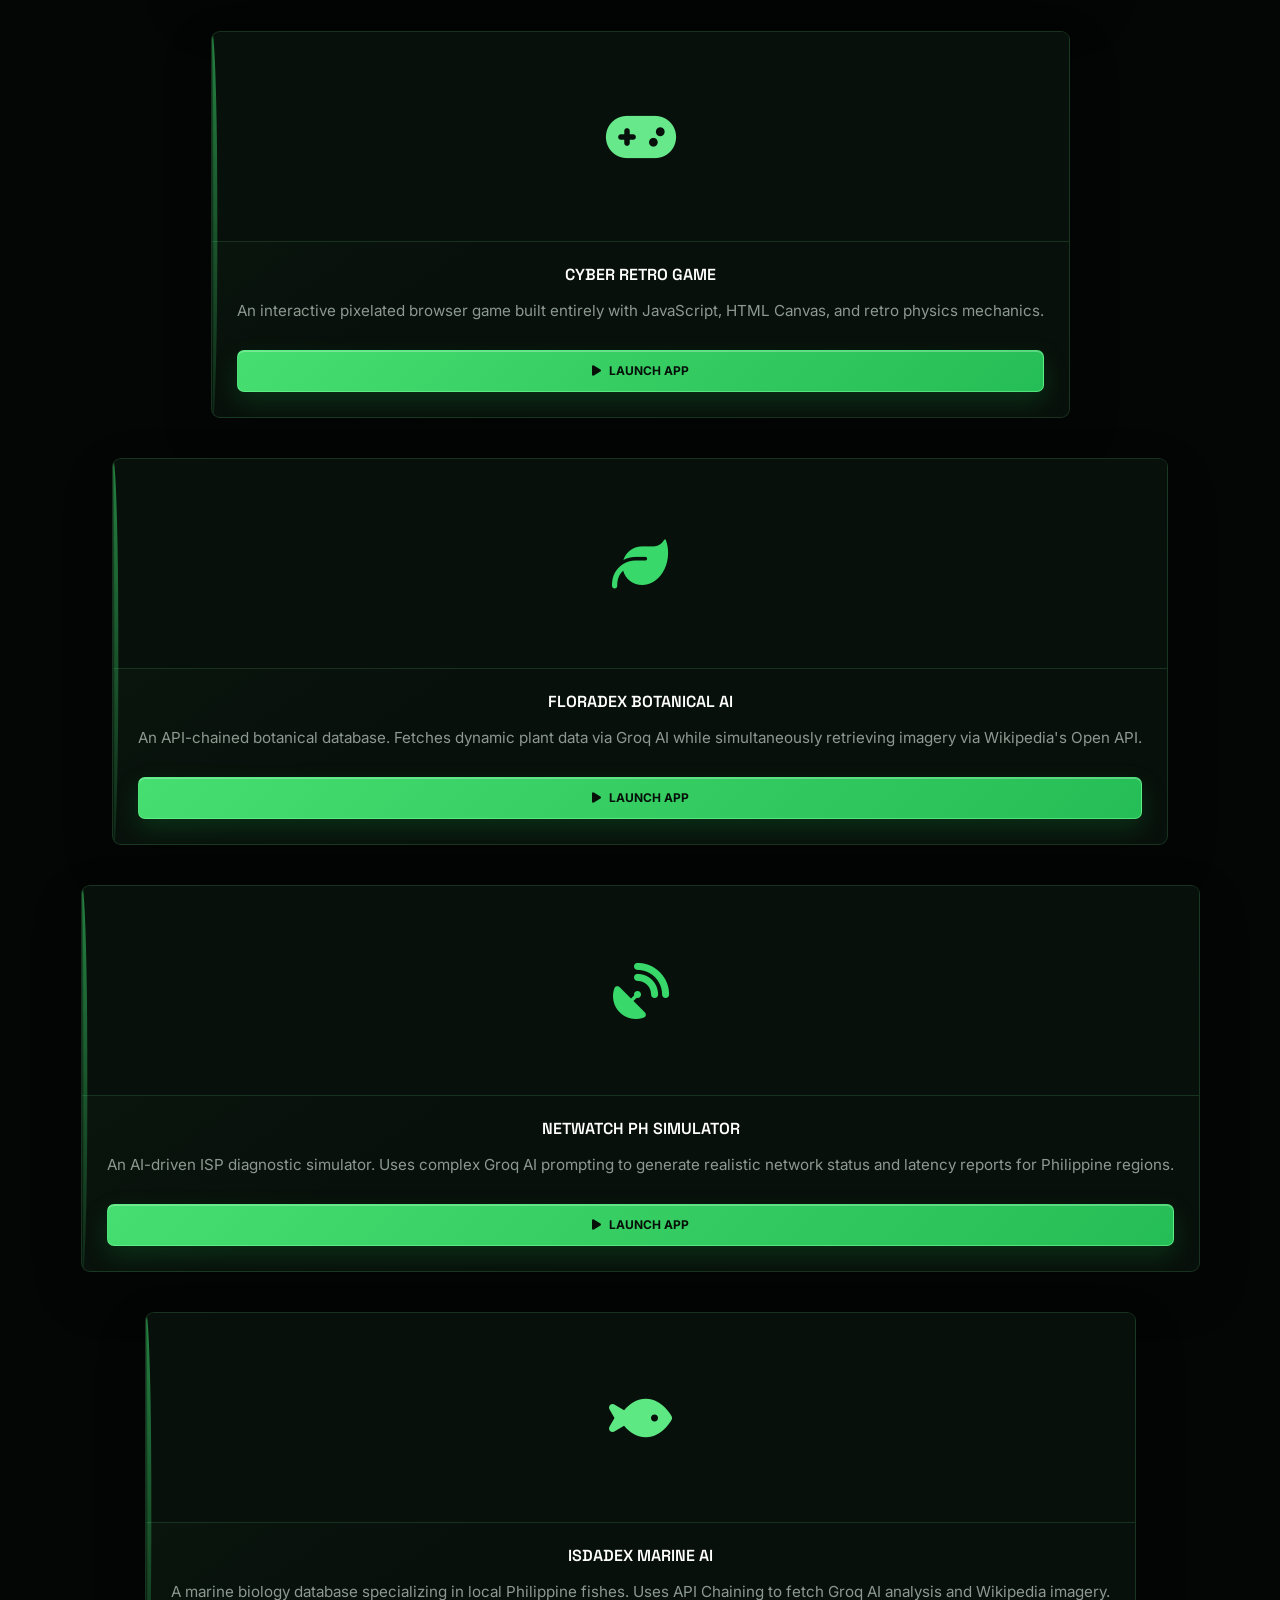
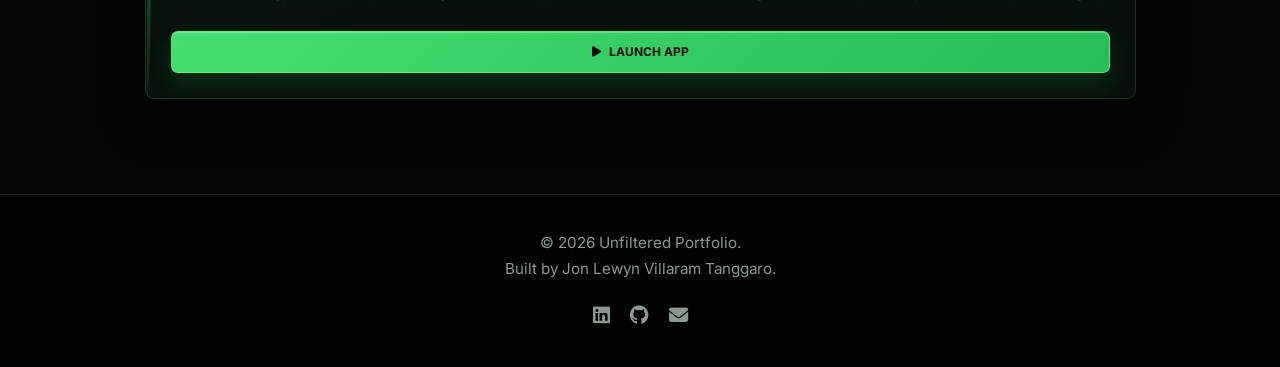
==== commit 4e210dcd: "Update projects.html" ====
--- a/projects.html
+++ b/projects.html
@@ -242,47 +242,109 @@
             <a href="mailto:lewynvllram@gmail.com"><i class="fas fa-envelope"></i></a>
         </div>
     </footer>
-
     <script>
-        // UI ONLY - No AI Chat logic here to keep the console clean
+        // --- THEME, MOBILE NAVIGATION, AND REVEAL ANIMATIONS ---
+        const root = document.documentElement;
         const themeBtn = document.getElementById('theme-btn');
-        const themeIcon = themeBtn.querySelector('i');
-        const body = document.documentElement;
-        const savedTheme = localStorage.getItem('arcade-theme');
-        if (savedTheme === 'light') {
-            body.setAttribute('data-theme', 'light');
-            themeIcon.classList.replace('fa-sun', 'fa-moon');
-            themeIcon.style.color = 'var(--retro-purple)';
-        }
-        themeBtn.addEventListener('click', () => {
-            if (body.getAttribute('data-theme') === 'light') {
-                body.removeAttribute('data-theme'); localStorage.setItem('arcade-theme', 'dark');
-                themeIcon.classList.replace('fa-moon', 'fa-sun'); themeIcon.style.color = 'var(--retro-gold)';
+        const themeIcon = themeBtn?.querySelector('i');
+
+        function applyTheme(theme) {
+            root.setAttribute('data-theme', theme);
+            localStorage.setItem('portfolio-theme', theme);
+
+            if (!themeBtn || !themeIcon) return;
+
+            if (theme === 'light') {
+                themeIcon.classList.remove('fa-sun');
+                themeIcon.classList.add('fa-moon');
+                themeBtn.setAttribute('aria-label', 'Switch to dark theme');
+                themeBtn.setAttribute('title', 'Switch to dark theme');
             } else {
-                body.setAttribute('data-theme', 'light'); localStorage.setItem('arcade-theme', 'light');
-                themeIcon.classList.replace('fa-sun', 'fa-moon'); themeIcon.style.color = 'var(--retro-purple)';
+                themeIcon.classList.remove('fa-moon');
+                themeIcon.classList.add('fa-sun');
+                themeBtn.setAttribute('aria-label', 'Switch to light theme');
+                themeBtn.setAttribute('title', 'Switch to light theme');
             }
+        }
+
+        applyTheme(localStorage.getItem('portfolio-theme') || 'dark');
+
+        themeBtn?.addEventListener('click', () => {
+            const currentTheme = root.getAttribute('data-theme') || 'dark';
+            applyTheme(currentTheme === 'dark' ? 'light' : 'dark');
         });
 
         const mobileBtn = document.getElementById('mobile-menu-btn');
         const navMenu = document.getElementById('nav-center-menu');
-        mobileBtn.addEventListener('click', () => {
-            navMenu.classList.toggle('show');
+
+        function closeMobileMenu() {
+            navMenu?.classList.remove('show');
+            const icon = mobileBtn?.querySelector('i');
+            icon?.classList.remove('fa-times');
+            icon?.classList.add('fa-bars');
+            mobileBtn?.setAttribute('aria-expanded', 'false');
+            mobileBtn?.setAttribute('aria-label', 'Open navigation menu');
+        }
+
+        mobileBtn?.setAttribute('aria-expanded', 'false');
+        mobileBtn?.setAttribute('aria-label', 'Open navigation menu');
+
+        mobileBtn?.addEventListener('click', (event) => {
+            event.stopPropagation();
+            const isOpen = navMenu?.classList.toggle('show');
             const icon = mobileBtn.querySelector('i');
-            if (navMenu.classList.contains('show')) icon.classList.replace('fa-bars', 'fa-times');
-            else icon.classList.replace('fa-times', 'fa-bars');
-        });
-
-        const observerOptions = { threshold: 0.1 };
-        const observer = new IntersectionObserver((entries) => {
-            entries.forEach(entry => {
-                if (entry.isIntersecting) {
-                    entry.target.classList.add('show');
-                    observer.unobserve(entry.target);
-                }
+
+            if (isOpen) {
+                icon?.classList.remove('fa-bars');
+                icon?.classList.add('fa-times');
+                mobileBtn.setAttribute('aria-expanded', 'true');
+                mobileBtn.setAttribute('aria-label', 'Close navigation menu');
+            } else {
+                closeMobileMenu();
+            }
+        });
+
+        navMenu?.querySelectorAll('a').forEach((link) => {
+            link.addEventListener('click', closeMobileMenu);
+        });
+
+        document.addEventListener('click', (event) => {
+            if (
+                navMenu?.classList.contains('show') &&
+                !navMenu.contains(event.target) &&
+                !mobileBtn?.contains(event.target)
+            ) {
+                closeMobileMenu();
+            }
+        });
+
+        document.addEventListener('keydown', (event) => {
+            if (event.key === 'Escape') closeMobileMenu();
+        });
+
+        window.addEventListener('resize', () => {
+            if (window.innerWidth > 980) closeMobileMenu();
+        });
+
+        const animatedElements = document.querySelectorAll('.skill-card, .item-card, .reveal');
+
+        if ('IntersectionObserver' in window) {
+            const observer = new IntersectionObserver((entries) => {
+                entries.forEach((entry) => {
+                    if (entry.isIntersecting) {
+                        entry.target.classList.add('show', 'visible');
+                        observer.unobserve(entry.target);
+                    }
+                });
+            }, {
+                threshold: 0.14,
+                rootMargin: '0px 0px -45px 0px'
             });
-        }, observerOptions);
-        document.querySelectorAll('.item-card').forEach(el => observer.observe(el));
+
+            animatedElements.forEach((element) => observer.observe(element));
+        } else {
+            animatedElements.forEach((element) => element.classList.add('show', 'visible'));
+        }
     </script>
 </body>
 </html>
--- a/typewriter-theme.css
+++ b/typewriter-theme.css
@@ -1,507 +1,1147 @@
-/* Typewriter-inspired portfolio theme */
+@import url("https://fonts.googleapis.com/css2?family=Inter:wght@400;500;600;700;800&family=Space+Grotesk:wght@500;600;700&display=swap");
+
 :root,
 [data-theme="light"],
 [data-theme="dark"] {
-  --bg-color: #e9e9e7 !important;
-  --panel-bg: #f8f8f5 !important;
-  --panel-bg-2: #dededb !important;
-  --text-main: #202020 !important;
-  --text-muted: #60605c !important;
-  --border-dark: #30302d !important;
-  --grid-color: transparent !important;
-  --hero-glow-1: transparent !important;
-  --hero-glow-2: transparent !important;
-  --hero-glow-3: transparent !important;
-  --retro-green: #454541 !important;
-  --retro-blue: #30302d !important;
-  --retro-purple: #6b6b66 !important;
-  --retro-pink: #3c3c39 !important;
-  --retro-gold: #575752 !important;
-  --retro-red: #555550 !important;
-  --retro-orange: #666660 !important;
-  --retro-cyan: #4d4d49 !important;
-}
-
-* { text-shadow: none !important; }
-
-html { background: #e9e9e7; }
+    --bg-color: #030604 !important;
+    --panel-bg: #09110c !important;
+    --panel-bg-2: #0d1811 !important;
+    --text-main: #f4f7f4 !important;
+    --text-muted: #9aa49d !important;
+    --border-dark: rgba(91, 255, 133, 0.18) !important;
+
+    --retro-green: #39d86a !important;
+    --retro-blue: #39d86a !important;
+    --retro-purple: #67e88b !important;
+    --retro-pink: #39d86a !important;
+    --retro-gold: #a2f5b6 !important;
+    --retro-red: #ff6b6b !important;
+    --retro-orange: #68e68a !important;
+    --retro-cyan: #5ee883 !important;
+
+    --green: #39d86a;
+    --green-light: #72ed93;
+    --green-dark: #155f2b;
+    --green-glow: rgba(57, 216, 106, 0.17);
+    --surface: #08100b;
+    --surface-2: #0d1710;
+    --surface-3: #111f15;
+    --line: rgba(119, 255, 157, 0.14);
+    --white: #ffffff;
+    --muted: #8c9990;
+}
+
+/* =========================
+   GLOBAL RESET
+========================= */
+
+* {
+    box-sizing: border-box;
+    text-shadow: none !important;
+}
+
+html {
+    background: #030604;
+    scroll-behavior: smooth;
+}
 
 body {
-  font-family: "Courier Prime", "Courier New", Courier, monospace !important;
-  background-color: var(--bg-color) !important;
-  background-image:
-    radial-gradient(rgba(0,0,0,.055) .55px, transparent .65px),
-    linear-gradient(90deg, rgba(255,255,255,.28), rgba(0,0,0,.018)) !important;
-  background-size: 5px 5px, 100% 100% !important;
-  color: var(--text-main) !important;
-  letter-spacing: .015em;
-}
-
-body::before,
+    margin: 0 !important;
+    color: var(--text-main) !important;
+    font-family: "Inter", Arial, sans-serif !important;
+    background:
+        radial-gradient(
+            circle at 78% 8%,
+            rgba(57, 216, 106, 0.10),
+            transparent 22%
+        ),
+        radial-gradient(
+            circle at 18% 17%,
+            rgba(57, 216, 106, 0.06),
+            transparent 25%
+        ),
+        linear-gradient(180deg, #030604 0%, #020403 100%) !important;
+    background-attachment: fixed !important;
+    overflow-x: hidden;
+}
+
+body::before {
+    content: "";
+    position: fixed;
+    inset: 0;
+    pointer-events: none;
+    z-index: -1;
+    opacity: 0.45;
+    background:
+        linear-gradient(
+            125deg,
+            transparent 0 18%,
+            rgba(57, 216, 106, 0.035) 18% 26%,
+            transparent 26% 52%,
+            rgba(57, 216, 106, 0.025) 52% 61%,
+            transparent 61%
+        );
+}
+
 body::after,
-.scanlines { display: none !important; }
-
-h1, h2, h3, h4, h5, h6,
-.logo, .name, .item-title, .archive-header h1,
-.hero-title, .section-title, .nav-brand-text {
-  font-family: "Special Elite", "Courier Prime", "Courier New", monospace !important;
-  color: var(--text-main) !important;
-  letter-spacing: .035em;
-}
-
-p, li, .item-desc, .nav-brand-text .title {
-  font-family: "Courier Prime", "Courier New", monospace !important;
-}
+.scanlines,
+#particle-canvas,
+.pixel-particle {
+    display: none !important;
+}
+
+::selection {
+    background: var(--green);
+    color: #031006;
+}
+
+a {
+    color: inherit;
+}
+
+h1,
+h2,
+h3,
+h4,
+h5,
+h6,
+.logo,
+.name,
+.item-title,
+.hero-title,
+.archive-header h1,
+.section-title,
+.nav-brand-text {
+    font-family: "Space Grotesk", "Inter", Arial, sans-serif !important;
+    color: var(--white) !important;
+    text-shadow: none !important;
+}
+
+p,
+li,
+.item-desc,
+.nav-brand-text .title {
+    font-family: "Inter", Arial, sans-serif !important;
+    color: var(--muted) !important;
+    line-height: 1.75 !important;
+}
+
+h1 {
+    font-size: clamp(2.4rem, 5vw, 5rem) !important;
+    line-height: 1.04 !important;
+    letter-spacing: -0.055em !important;
+    font-weight: 700 !important;
+}
+
+h2 {
+    font-size: clamp(1.8rem, 3vw, 3rem) !important;
+    line-height: 1.12 !important;
+    letter-spacing: -0.04em !important;
+    font-weight: 700 !important;
+}
+
+h3 {
+    font-size: 1rem !important;
+    line-height: 1.4 !important;
+    font-weight: 600 !important;
+}
+
+p {
+    font-size: 0.95rem !important;
+}
+
+/* =========================
+   NAVIGATION
+========================= */
 
 nav {
-  background: rgba(248,248,245,.94) !important;
-  border: 1px solid #555550 !important;
-  border-radius: 2px !important;
-  box-shadow: 0 7px 18px rgba(0,0,0,.08) !important;
-  backdrop-filter: blur(8px) !important;
-}
-
-.jl-badge, .logo-icon {
-  background: #30302d !important;
-  color: #f8f8f5 !important;
-  border: 1px solid #30302d !important;
-  border-radius: 50% !important;
-  box-shadow: none !important;
-}
-
-.nav-center a, .nav-links a, .dropbtn {
-  color: #30302d !important;
-  border-radius: 0 !important;
-}
-
-.nav-center a::before { background: #30302d !important; }
-.nav-center a:hover, .nav-center a.active, .nav-links a:hover {
-  color: #111 !important;
-  background: transparent !important;
-  border-color: #30302d !important;
-  box-shadow: none !important;
-  text-decoration: underline;
-  text-underline-offset: 5px;
-}
-
-button, .btn-talk, .btn-primary, .btn-secondary, .btn-card,
-.back-btn, .cta-btn, .download-btn, .theme-toggle-btn, .mobile-menu-btn {
-  font-family: "Courier Prime", "Courier New", monospace !important;
-  background: #f8f8f5 !important;
-  color: #202020 !important;
-  border: 1px solid #30302d !important;
-  border-radius: 1px !important;
-  box-shadow: 3px 3px 0 #8a8a84 !important;
-  text-transform: uppercase;
-  letter-spacing: .08em;
-}
-
-button:hover, .btn-talk:hover, .btn-primary:hover, .btn-secondary:hover,
-.btn-card:hover, .back-btn:hover, .cta-btn:hover, .download-btn:hover {
-  background: #30302d !important;
-  color: #f8f8f5 !important;
-  transform: translate(-1px,-1px) !important;
-  box-shadow: 5px 5px 0 #aaa9a3 !important;
-  filter: none !important;
-}
-
-button:active, .btn-talk:active, .btn-primary:active, .btn-secondary:active,
-.btn-card:active, .back-btn:active {
-  transform: translate(2px,2px) !important;
-  box-shadow: 1px 1px 0 #8a8a84 !important;
-}
-
-.hero, .hero-section, .hero-container, .archive-container, main {
-  background: transparent !important;
-}
-
-.profile-frame, .profile-container, .profile-card {
-  background: #f8f8f5 !important;
-  border: 1px solid #30302d !important;
-  border-radius: 2px !important;
-  box-shadow: 8px 8px 0 rgba(48,48,45,.16) !important;
-}
-
-.profile-pic, .profile-frame img, .profile-container img {
-  border-radius: 1px !important;
-  filter: grayscale(100%) contrast(1.04) !important;
-  border-color: #f8f8f5 !important;
-}
-
-.badge, .status-badge, .tags span, .tag, .tech-tag {
-  background: #ededE9 !important;
-  color: #30302d !important;
-  border: 1px dashed #777771 !important;
-  border-radius: 1px !important;
-}
-
-.skill-card, .item-card, .project-card, .contact-card, .resume-card,
-.cert-card, .certificate-card, .chat-container, .about-card, .panel {
-  background: #f8f8f5 !important;
-  color: #202020 !important;
-  border: 1px solid #4c4c48 !important;
-  border-radius: 2px !important;
-  box-shadow: 7px 7px 0 rgba(70,70,66,.15) !important;
-}
-
-.skill-card:hover, .item-card:hover, .project-card:hover, .cert-card:hover {
-  transform: translateY(-3px) rotate(-.15deg) !important;
-  border-color: #202020 !important;
-  box-shadow: 9px 10px 0 rgba(70,70,66,.18) !important;
-}
-
-.item-card::before, .item-card::after { display: none !important; }
-
-.item-img-wrapper, .project-image, .cert-image {
-  background: #e3e3df !important;
-  color: #30302d !important;
-  border: 1px solid #4c4c48 !important;
-  border-radius: 1px !important;
-  box-shadow: inset 0 0 18px rgba(0,0,0,.08) !important;
-  filter: grayscale(100%);
-}
-
-.icon-box, .skill-icon, .section-icon {
-  background: transparent !important;
-  color: #30302d !important;
-  border: 1px solid #777771 !important;
-  border-radius: 50% !important;
-  box-shadow: none !important;
+    position: absolute !important;
+    top: 20px !important;
+    left: 50% !important;
+    transform: translateX(-50%) !important;
+    width: min(94%, 1180px) !important;
+    padding: 10px 14px !important;
+
+    display: flex !important;
+    align-items: center !important;
+    justify-content: space-between !important;
+
+    background: rgba(4, 9, 6, 0.82) !important;
+    border: 1px solid rgba(111, 255, 151, 0.13) !important;
+    border-radius: 11px !important;
+    box-shadow:
+        0 20px 60px rgba(0, 0, 0, 0.34),
+        inset 0 1px rgba(255, 255, 255, 0.02) !important;
+    backdrop-filter: blur(18px) !important;
+    z-index: 1000 !important;
+}
+
+.nav-left {
+    display: flex !important;
+    align-items: center !important;
+    gap: 10px !important;
+}
+
+.jl-badge,
+.logo-icon {
+    width: 36px !important;
+    height: 36px !important;
+    border: 0 !important;
+    border-radius: 50% !important;
+    background: linear-gradient(135deg, #52e479, #1ba349) !important;
+    color: #041007 !important;
+    box-shadow:
+        0 0 0 4px rgba(57, 216, 106, 0.08),
+        0 8px 20px rgba(57, 216, 106, 0.18) !important;
+    font-size: 0.9rem !important;
+    font-weight: 800 !important;
+    transform: none !important;
+}
+
+.nav-brand-text .name {
+    font-size: 0.88rem !important;
+    font-weight: 700 !important;
+    color: #ffffff !important;
+    margin: 0 !important;
+}
+
+.nav-brand-text .title {
+    color: #77847b !important;
+    font-size: 0.65rem !important;
+    margin-top: 2px !important;
+}
+
+.nav-center {
+    display: flex !important;
+    align-items: center !important;
+    gap: 3px !important;
+}
+
+.nav-center a,
+.nav-links a,
+.dropbtn {
+    position: relative !important;
+    padding: 9px 13px !important;
+    color: #aab5ad !important;
+    font-family: "Inter", Arial, sans-serif !important;
+    font-size: 0.68rem !important;
+    font-weight: 600 !important;
+    text-transform: uppercase !important;
+    letter-spacing: 0.08em !important;
+    text-decoration: none !important;
+    border: 0 !important;
+    border-radius: 6px !important;
+    background: transparent !important;
+    box-shadow: none !important;
+}
+
+.nav-center a::before {
+    display: none !important;
+}
+
+.nav-center a:hover,
+.nav-center a.active,
+.nav-links a:hover {
+    color: #ffffff !important;
+    background: rgba(57, 216, 106, 0.10) !important;
+}
+
+.nav-center a.active {
+    color: var(--green-light) !important;
+}
+
+.nav-right {
+    display: flex !important;
+    align-items: center !important;
+    gap: 8px !important;
+}
+
+/* =========================
+   BUTTONS
+========================= */
+
+button,
+.btn-talk,
+.btn-primary,
+.btn-secondary,
+.btn-card,
+.back-btn,
+.cta-btn,
+.download-btn,
+.theme-toggle-btn,
+.mobile-menu-btn {
+    min-height: 42px !important;
+    padding: 0 17px !important;
+    display: inline-flex !important;
+    align-items: center !important;
+    justify-content: center !important;
+    gap: 8px !important;
+
+    font-family: "Inter", Arial, sans-serif !important;
+    font-size: 0.75rem !important;
+    font-weight: 700 !important;
+    letter-spacing: 0 !important;
+    text-transform: none !important;
+    text-decoration: none !important;
+
+    color: #061008 !important;
+    background: linear-gradient(135deg, #46de70, #25bd55) !important;
+    border: 1px solid rgba(111, 255, 151, 0.55) !important;
+    border-radius: 7px !important;
+    box-shadow:
+        0 10px 24px rgba(23, 159, 64, 0.22),
+        inset 0 1px rgba(255, 255, 255, 0.28) !important;
+
+    transition:
+        transform 0.2s ease,
+        filter 0.2s ease,
+        box-shadow 0.2s ease !important;
+}
+
+button:hover,
+.btn-talk:hover,
+.btn-primary:hover,
+.btn-card:hover,
+.back-btn:hover,
+.cta-btn:hover,
+.download-btn:hover {
+    transform: translateY(-2px) !important;
+    filter: brightness(1.08) !important;
+    box-shadow:
+        0 14px 34px rgba(23, 159, 64, 0.30),
+        0 0 30px rgba(57, 216, 106, 0.10) !important;
+}
+
+button:active,
+.btn-talk:active,
+.btn-primary:active,
+.btn-card:active,
+.back-btn:active {
+    transform: translateY(0) !important;
+}
+
+.btn-secondary,
+.theme-toggle-btn,
+.mobile-menu-btn {
+    color: #d9e3dc !important;
+    background: rgba(255, 255, 255, 0.035) !important;
+    border: 1px solid rgba(255, 255, 255, 0.12) !important;
+    box-shadow: none !important;
+}
+
+.btn-secondary:hover,
+.theme-toggle-btn:hover,
+.mobile-menu-btn:hover {
+    color: var(--green-light) !important;
+    background: rgba(57, 216, 106, 0.09) !important;
+    border-color: rgba(57, 216, 106, 0.34) !important;
+}
+
+.theme-toggle-btn,
+.mobile-menu-btn {
+    width: 42px !important;
+    padding: 0 !important;
+}
+
+/* =========================
+   HERO SECTION
+========================= */
+
+.hero-container,
+.hero,
+.hero-section {
+    position: relative !important;
+    min-height: 100vh !important;
+    padding: 145px 5vw 90px !important;
+    background:
+        linear-gradient(
+            125deg,
+            rgba(57, 216, 106, 0.03),
+            transparent 38%
+        ),
+        linear-gradient(
+            310deg,
+            rgba(57, 216, 106, 0.05),
+            transparent 42%
+        ) !important;
+    overflow: hidden !important;
+}
+
+.hero-container::before {
+    content: "";
+    position: absolute;
+    inset: 0;
+    opacity: 0.75;
+    pointer-events: none;
+    background:
+        linear-gradient(
+            30deg,
+            transparent 0 55%,
+            rgba(58, 214, 103, 0.055) 55% 65%,
+            transparent 65%
+        ),
+        linear-gradient(
+            150deg,
+            transparent 0 65%,
+            rgba(58, 214, 103, 0.04) 65% 76%,
+            transparent 76%
+        );
+}
+
+.hero-content {
+    position: relative !important;
+    z-index: 2 !important;
+    width: min(1180px, 100%) !important;
+    margin: 0 auto !important;
+
+    display: grid !important;
+    grid-template-columns: minmax(0, 1.16fr) minmax(300px, 0.84fr) !important;
+    align-items: center !important;
+    gap: clamp(40px, 7vw, 95px) !important;
+
+    text-align: left !important;
+}
+
+.hero-content > * {
+    min-width: 0;
+}
+
+.profile-frame {
+    grid-column: 2 !important;
+    grid-row: 1 / span 6 !important;
+    justify-self: end !important;
+
+    position: relative !important;
+    width: min(100%, 390px) !important;
+    padding: 0 !important;
+    margin: 0 !important;
+
+    background:
+        linear-gradient(
+            145deg,
+            rgba(57, 216, 106, 0.16),
+            rgba(8, 16, 11, 0.95)
+        ) !important;
+    border: 1px solid rgba(96, 255, 139, 0.22) !important;
+    border-radius: 12px !important;
+    box-shadow:
+        0 28px 90px rgba(0, 0, 0, 0.48),
+        0 0 80px rgba(57, 216, 106, 0.08) !important;
+    transform: none !important;
+    overflow: hidden !important;
+}
+
+.profile-frame::before {
+    content: "";
+    position: absolute;
+    inset: 0;
+    z-index: 2;
+    pointer-events: none;
+    background:
+        linear-gradient(
+            180deg,
+            transparent 55%,
+            rgba(3, 8, 5, 0.42) 100%
+        );
+}
+
+.profile-pic,
+.profile-frame img,
+.profile-container img {
+    display: block !important;
+    width: 100% !important;
+    height: clamp(350px, 47vw, 510px) !important;
+    object-fit: cover !important;
+    object-position: center top !important;
+
+    border: 0 !important;
+    border-radius: 0 !important;
+    box-shadow: none !important;
+
+    filter:
+        saturate(1.08)
+        contrast(1.06)
+        brightness(0.92) !important;
+
+    animation: none !important;
+    transform: none !important;
+}
+
+.sticker-gif {
+    display: none !important;
 }
 
 .gradient-text {
-  background: none !important;
-  -webkit-text-fill-color: #202020 !important;
-  color: #202020 !important;
-  position: relative;
+    color: var(--white) !important;
+    background: none !important;
+    -webkit-text-fill-color: var(--white) !important;
+    text-shadow: none !important;
 }
 
 .gradient-text::after {
-  content: "_";
-  animation: typeCursor 1s steps(1) infinite;
-}
-
-@keyframes typeCursor { 50% { opacity: 0; } }
-
-.section-title h2::before, .archive-header h1::before {
-  content: "// ";
-  color: #777771;
-}
-
-hr, footer { border-color: #777771 !important; }
-footer { background: rgba(248,248,245,.7) !important; color: #5f5f5a !important; }
-.social-links a { color: #30302d !important; }
-.social-links a:hover { color: #000 !important; }
-
-input, textarea, select {
-  font-family: "Courier Prime", "Courier New", monospace !important;
-  color: #202020 !important;
-  background: #fbfbf8 !important;
-  border: 1px solid #555550 !important;
-  border-radius: 1px !important;
-  box-shadow: inset 2px 2px 0 rgba(0,0,0,.05) !important;
-}
-
-@media (max-width: 900px) {
-  nav { border-left: 0 !important; border-right: 0 !important; border-top: 0 !important; }
-  .nav-center { background: #f8f8f5 !important; border-color: #555550 !important; }
-}
-
-/* Refined editorial pass — quiet, personal, and intentionally imperfect */
-:root,
-[data-theme="light"],
-[data-theme="dark"] {
-  --paper: #f6f5f1 !important;
-  --paper-deep: #eceae4 !important;
-  --ink: #242321 !important;
-  --ink-soft: #68655f !important;
-  --rule: #cbc7be !important;
-  --proof: #9b3d35 !important;
-  --bg-color: #e8e6e0 !important;
-  --panel-bg: var(--paper) !important;
-  --panel-bg-2: var(--paper-deep) !important;
-  --text-main: var(--ink) !important;
-  --text-muted: var(--ink-soft) !important;
-  --border-dark: var(--ink) !important;
-}
-
-html { scroll-padding-top: 110px; }
-
-body {
-  font-weight: 400 !important;
-  letter-spacing: 0 !important;
-  background-image:
-    linear-gradient(rgba(255,255,255,.24), rgba(255,255,255,.24)),
-    radial-gradient(circle at 20% 10%, rgba(0,0,0,.035) 0 1px, transparent 1.2px) !important;
-  background-size: auto, 8px 8px !important;
-}
-
-body > * { position: relative; }
-
-body::selection,
-::selection { background: rgba(155,61,53,.18); color: var(--ink); }
-
-h1, h2, h3, h4, h5, h6,
-.logo, .name, .item-title, .archive-header h1,
-.hero-title, .section-title, .nav-brand-text {
-  letter-spacing: -.015em !important;
-  font-weight: 400 !important;
-}
-
-p, li, .item-desc, .nav-brand-text .title {
-  font-weight: 400 !important;
-}
-
-p { line-height: 1.78 !important; }
-
-nav {
-  max-width: 1160px !important;
-  background: rgba(246,245,241,.88) !important;
-  border: 0 !important;
-  border-bottom: 1px solid var(--rule) !important;
-  border-radius: 0 !important;
-  box-shadow: 0 12px 34px rgba(35,33,29,.06) !important;
-  backdrop-filter: blur(14px) saturate(.85) !important;
-}
-
-.jl-badge, .logo-icon {
-  border-radius: 2px !important;
-  background: var(--ink) !important;
-  transform: rotate(-1.5deg);
-}
-
-.nav-center a, .nav-links a, .dropbtn {
-  text-transform: none !important;
-  letter-spacing: .015em !important;
-  font-weight: 400 !important;
-}
-
-.nav-center a:hover, .nav-center a.active, .nav-links a:hover {
-  text-decoration: none !important;
-  color: var(--proof) !important;
-}
-
-.nav-center a::before {
-  height: 1px !important;
-  background: var(--proof) !important;
-}
-
-button, .btn-talk, .btn-primary, .btn-secondary, .btn-card,
-.back-btn, .cta-btn, .download-btn, .theme-toggle-btn, .mobile-menu-btn {
-  text-transform: none !important;
-  letter-spacing: .015em !important;
-  font-weight: 700 !important;
-  border: 1px solid var(--ink) !important;
-  border-radius: 2px !important;
-  box-shadow: none !important;
-  transition: background .2s ease, color .2s ease, transform .2s ease !important;
-}
-
-button:hover, .btn-talk:hover, .btn-primary:hover, .btn-secondary:hover,
-.btn-card:hover, .back-btn:hover, .cta-btn:hover, .download-btn:hover {
-  transform: translateY(-2px) !important;
-  box-shadow: 0 8px 18px rgba(36,35,33,.10) !important;
-}
-
-button:active, .btn-talk:active, .btn-primary:active, .btn-secondary:active,
-.btn-card:active, .back-btn:active {
-  transform: translateY(0) !important;
-  box-shadow: none !important;
-}
-
-.btn-primary, .cta-btn, .download-btn {
-  background: var(--ink) !important;
-  color: var(--paper) !important;
-}
-
-.btn-primary:hover, .cta-btn:hover, .download-btn:hover {
-  background: var(--proof) !important;
-  border-color: var(--proof) !important;
-}
-
-.profile-frame, .profile-container, .profile-card {
-  padding: 10px !important;
-  border: 1px solid var(--rule) !important;
-  border-radius: 0 !important;
-  box-shadow: 18px 20px 0 rgba(36,35,33,.055) !important;
-  transform: rotate(.6deg);
-}
-
-.profile-pic, .profile-frame img, .profile-container img {
-  filter: grayscale(100%) contrast(1.02) brightness(.98) !important;
-}
-
-.badge, .status-badge, .tags span, .tag, .tech-tag {
-  background: transparent !important;
-  border: 1px solid var(--rule) !important;
-  border-radius: 999px !important;
-  padding-left: .75rem !important;
-  padding-right: .75rem !important;
-  letter-spacing: 0 !important;
-  text-transform: none !important;
-}
-
-.skill-card, .item-card, .project-card, .contact-card, .resume-card,
-.cert-card, .certificate-card, .chat-container, .about-card, .panel {
-  border: 1px solid var(--rule) !important;
-  border-radius: 0 !important;
-  box-shadow: 0 12px 36px rgba(40,37,31,.055) !important;
-}
-
-.skill-card, .item-card, .project-card, .cert-card, .certificate-card {
-  transition: transform .25s ease, box-shadow .25s ease, border-color .25s ease !important;
-}
-
-.skill-card:hover, .item-card:hover, .project-card:hover, .cert-card:hover,
+    display: none !important;
+}
+
+.bio-text {
+    max-width: 650px !important;
+    margin: 18px 0 30px !important;
+    color: #9ba79f !important;
+    font-size: 0.98rem !important;
+}
+
+.cta-buttons {
+    display: flex !important;
+    justify-content: flex-start !important;
+    align-items: center !important;
+    flex-wrap: wrap !important;
+    gap: 12px !important;
+    margin: 0 0 42px !important;
+}
+
+.hero-stats {
+    width: 100% !important;
+    max-width: 680px !important;
+    margin: 0 !important;
+
+    display: grid !important;
+    grid-template-columns: repeat(3, minmax(0, 1fr)) !important;
+    gap: 12px !important;
+}
+
+.stat-card {
+    min-height: 112px !important;
+    padding: 21px !important;
+
+    text-align: left !important;
+    background:
+        linear-gradient(
+            145deg,
+            rgba(57, 216, 106, 0.07),
+            rgba(8, 16, 11, 0.82)
+        ) !important;
+    border: 1px solid rgba(100, 255, 142, 0.14) !important;
+    border-radius: 9px !important;
+    box-shadow: none !important;
+}
+
+.stat-card:hover {
+    transform: translateY(-4px) !important;
+    border-color: rgba(76, 239, 120, 0.34) !important;
+}
+
+.stat-card strong {
+    display: block !important;
+    margin-bottom: 9px !important;
+
+    color: var(--green) !important;
+    font-family: "Space Grotesk", sans-serif !important;
+    font-size: clamp(1.3rem, 2.4vw, 2rem) !important;
+    line-height: 1 !important;
+    font-weight: 700 !important;
+}
+
+.stat-card span {
+    color: #849087 !important;
+    font-size: 0.68rem !important;
+    line-height: 1.55 !important;
+}
+
+.scroll-indicator {
+    bottom: 25px !important;
+    color: #68736b !important;
+    animation: none !important;
+}
+
+.scroll-indicator i {
+    color: var(--green) !important;
+}
+
+/* =========================
+   SECTION LAYOUT
+========================= */
+
+.skills-section,
+.ai-chat-section,
+.contact-section,
+.archive-container,
+main {
+    position: relative !important;
+    z-index: 2 !important;
+    padding: 95px 5vw !important;
+    background: transparent !important;
+}
+
+.skills-section::before,
+.ai-chat-section::before,
+.contact-section::before {
+    content: "";
+    position: absolute;
+    top: 0;
+    left: 5vw;
+    right: 5vw;
+    height: 1px;
+    background: linear-gradient(
+        90deg,
+        transparent,
+        rgba(99, 255, 142, 0.18),
+        transparent
+    );
+}
+
+.section-title {
+    width: min(1160px, 100%) !important;
+    margin: 0 auto 42px !important;
+    text-align: left !important;
+}
+
+.section-title h2,
+.archive-header h1 {
+    display: block !important;
+    margin-bottom: 12px !important;
+}
+
+.section-title h2::before,
+.section-title h2::after,
+.archive-header h1::before,
+.archive-header h1::after {
+    display: none !important;
+}
+
+.section-title p {
+    max-width: 650px !important;
+    margin: 0 !important;
+}
+
+/* =========================
+   CARDS
+========================= */
+
+.skills-grid,
+.items-grid,
+.projects-grid,
+.certificates-grid {
+    width: min(1160px, 100%) !important;
+    margin: 0 auto !important;
+
+    display: grid !important;
+    grid-template-columns: repeat(3, minmax(0, 1fr)) !important;
+    gap: 18px !important;
+}
+
+.skill-card,
+.item-card,
+.project-card,
+.contact-card,
+.resume-card,
+.cert-card,
+.certificate-card,
+.chat-container,
+.about-card,
+.panel {
+    position: relative !important;
+    width: auto !important;
+    min-width: 0 !important;
+    padding: 25px !important;
+
+    color: var(--text-main) !important;
+    background:
+        linear-gradient(
+            145deg,
+            rgba(57, 216, 106, 0.045),
+            transparent 42%
+        ),
+        var(--surface) !important;
+
+    border: 1px solid var(--line) !important;
+    border-radius: 9px !important;
+    box-shadow:
+        0 20px 50px rgba(0, 0, 0, 0.23),
+        inset 0 1px rgba(255, 255, 255, 0.02) !important;
+
+    overflow: hidden !important;
+    opacity: 1 !important;
+    transform: none !important;
+
+    transition:
+        transform 0.25s ease,
+        border-color 0.25s ease,
+        background 0.25s ease,
+        box-shadow 0.25s ease !important;
+}
+
+.skill-card::before,
+.item-card::before,
+.project-card::before,
+.cert-card::before {
+    content: "";
+    position: absolute;
+    top: 0;
+    left: 0;
+    width: 3px;
+    height: 100%;
+    background: linear-gradient(
+        180deg,
+        var(--green),
+        transparent
+    );
+    opacity: 0.55;
+}
+
+.skill-card::after,
+.item-card::after,
+.project-card::after,
+.cert-card::after {
+    display: none !important;
+}
+
+.skill-card:hover,
+.item-card:hover,
+.project-card:hover,
+.cert-card:hover,
 .certificate-card:hover {
-  transform: translateY(-5px) !important;
-  border-color: #aaa69d !important;
-  box-shadow: 0 20px 44px rgba(40,37,31,.09) !important;
-}
-
-.skill-card::after, .btn-primary::before, .btn-secondary::before,
-.ai-side-panel::before, .chat-container::before { display: none !important; }
-
-.icon-box, .skill-icon, .section-icon {
-  border: 0 !important;
-  border-radius: 0 !important;
-  color: var(--proof) !important;
-}
-
-.gradient-text::after { color: var(--proof); }
-
-.section-title h2::before, .archive-header h1::before {
-  content: "" !important;
-}
-
-.section-title h2, .archive-header h1 {
-  display: inline-block;
-  position: relative;
-}
-
-.section-title h2::after, .archive-header h1::after {
-  content: "";
-  position: absolute;
-  left: 3%; right: -8%; bottom: -8px;
-  height: 2px;
-  background: var(--proof);
-  opacity: .72;
-  transform: rotate(-.7deg);
-}
-
-.hero-stats { gap: 12px !important; }
-.stat-card {
-  border: 0 !important;
-  border-top: 1px solid var(--rule) !important;
-  background: transparent !important;
-  box-shadow: none !important;
-  text-align: left !important;
-}
-.stat-card:hover { transform: none !important; }
-.stat-card strong { color: var(--ink) !important; text-shadow: none !important; }
-
-.ai-shell { gap: 18px !important; }
+    transform: translateY(-7px) !important;
+    border-color: rgba(75, 238, 119, 0.32) !important;
+    background:
+        linear-gradient(
+            145deg,
+            rgba(57, 216, 106, 0.09),
+            transparent 52%
+        ),
+        var(--surface-2) !important;
+    box-shadow:
+        0 25px 65px rgba(0, 0, 0, 0.34),
+        0 0 34px rgba(57, 216, 106, 0.05) !important;
+}
+
+.skill-card.show {
+    opacity: 1 !important;
+    animation: cardReveal 0.55s ease both !important;
+}
+
+@keyframes cardReveal {
+    from {
+        opacity: 0;
+        transform: translateY(20px);
+    }
+
+    to {
+        opacity: 1;
+        transform: translateY(0);
+    }
+}
+
+.icon-box,
+.skill-icon,
+.section-icon {
+    width: 44px !important;
+    height: 44px !important;
+    margin-bottom: 18px !important;
+
+    display: flex !important;
+    align-items: center !important;
+    justify-content: center !important;
+
+    color: #061008 !important;
+    background: linear-gradient(135deg, #53e67c, #28bd58) !important;
+    border: 0 !important;
+    border-radius: 50% !important;
+    box-shadow:
+        0 10px 25px rgba(57, 216, 106, 0.18) !important;
+
+    font-size: 1rem !important;
+}
+
+.tags {
+    display: flex !important;
+    flex-wrap: wrap !important;
+    justify-content: flex-start !important;
+    gap: 7px !important;
+    margin-top: 18px !important;
+}
+
+.tags span,
+.tag,
+.tech-tag,
+.badge,
+.status-badge {
+    padding: 6px 10px !important;
+
+    color: #9eeab3 !important;
+    background: rgba(57, 216, 106, 0.07) !important;
+    border: 1px solid rgba(57, 216, 106, 0.17) !important;
+    border-radius: 999px !important;
+
+    font-family: "Inter", Arial, sans-serif !important;
+    font-size: 0.64rem !important;
+    font-weight: 500 !important;
+    text-transform: none !important;
+    letter-spacing: 0 !important;
+}
+
+/* =========================
+   PROJECT AND CERT IMAGES
+========================= */
+
+.item-img-wrapper,
+.project-image,
+.cert-image {
+    margin: -25px -25px 22px !important;
+    width: calc(100% + 50px) !important;
+    min-height: 210px !important;
+
+    background: #07100a !important;
+    border: 0 !important;
+    border-bottom: 1px solid var(--line) !important;
+    border-radius: 0 !important;
+    box-shadow: none !important;
+    overflow: hidden !important;
+    filter: none !important;
+}
+
+.item-img-wrapper img,
+.project-image img,
+.cert-image img {
+    display: block !important;
+    width: 100% !important;
+    height: 215px !important;
+    object-fit: cover !important;
+
+    filter:
+        saturate(1.03)
+        contrast(1.04)
+        brightness(0.86) !important;
+
+    transition:
+        transform 0.4s ease,
+        filter 0.4s ease !important;
+}
+
+.item-card:hover img,
+.project-card:hover img,
+.cert-card:hover img {
+    transform: scale(1.035) !important;
+    filter:
+        saturate(1.08)
+        contrast(1.05)
+        brightness(0.96) !important;
+}
+
+/* =========================
+   AI CHAT
+========================= */
+
+.ai-shell {
+    width: min(1160px, 100%) !important;
+    margin: 0 auto !important;
+
+    display: grid !important;
+    grid-template-columns: 280px minmax(0, 1fr) !important;
+    gap: 18px !important;
+}
+
 .ai-side-panel {
-  background: var(--paper-deep) !important;
-  border: 1px solid var(--rule) !important;
-  box-shadow: none !important;
-}
-.ai-avatar-ring { border-color: var(--rule) !important; animation: none !important; }
+    padding: 24px !important;
+    background:
+        linear-gradient(
+            145deg,
+            rgba(57, 216, 106, 0.07),
+            transparent 48%
+        ),
+        var(--surface) !important;
+    border: 1px solid var(--line) !important;
+    border-radius: 9px !important;
+    box-shadow: none !important;
+}
+
+.ai-side-panel::before,
+.chat-container::before {
+    display: none !important;
+}
+
+.ai-avatar-ring {
+    border-color: rgba(57, 216, 106, 0.24) !important;
+    animation: none !important;
+}
+
 .ai-avatar {
-  background: var(--paper) !important;
-  border-color: var(--ink) !important;
-  color: var(--ink) !important;
-  box-shadow: none !important;
-}
-.ai-side-panel h3 { color: var(--ink) !important; text-shadow: none !important; }
+    color: var(--green) !important;
+    background: rgba(57, 216, 106, 0.08) !important;
+    border-color: rgba(57, 216, 106, 0.30) !important;
+    box-shadow: 0 0 30px rgba(57, 216, 106, 0.09) !important;
+}
+
+.ai-side-panel h3 {
+    color: #ffffff !important;
+}
+
 .ai-status-item {
-  background: rgba(255,255,255,.45) !important;
-  border: 1px solid var(--rule) !important;
-  color: var(--ink) !important;
-}
-.dot { box-shadow: none !important; background: var(--proof) !important; }
+    color: #b8c2bb !important;
+    background: rgba(255, 255, 255, 0.025) !important;
+    border: 1px solid var(--line) !important;
+    border-radius: 6px !important;
+}
+
+.dot {
+    background: var(--green) !important;
+    box-shadow: 0 0 12px rgba(57, 216, 106, 0.5) !important;
+}
+
 .ai-mini-tags span {
-  background: transparent !important;
-  color: var(--ink-soft) !important;
-  border: 1px solid var(--rule) !important;
+    color: #9eeab3 !important;
+    background: rgba(57, 216, 106, 0.05) !important;
+    border-color: rgba(57, 216, 106, 0.16) !important;
+}
+
+.chat-container {
+    padding: 0 !important;
 }
 
 .chat-header {
-  background: var(--ink) !important;
-  color: var(--paper) !important;
-  border-bottom: 0 !important;
-}
-.chat-messages { background: #efede7 !important; font-family: "Courier Prime", monospace !important; }
+    padding: 18px 20px !important;
+    color: #ffffff !important;
+    background:
+        linear-gradient(
+            90deg,
+            rgba(57, 216, 106, 0.11),
+            transparent
+        ),
+        #08100b !important;
+    border-bottom: 1px solid var(--line) !important;
+}
+
+.chat-messages {
+    background: #050a07 !important;
+}
+
 .message {
-  border: 1px solid var(--rule) !important;
-  border-radius: 3px !important;
-  box-shadow: none !important;
-}
-.msg-user { background: #dedbd3 !important; color: var(--ink) !important; }
-.msg-ai { background: var(--paper) !important; }
-.quick-prompts { border-color: var(--rule) !important; }
-
-.item-img-wrapper, .project-image, .cert-image {
-  filter: grayscale(100%) contrast(.96) !important;
-  border: 0 !important;
-  border-bottom: 1px solid var(--rule) !important;
-  box-shadow: none !important;
-}
+    color: #dce5df !important;
+    background: #0b140e !important;
+    border: 1px solid var(--line) !important;
+    border-radius: 8px !important;
+    box-shadow: none !important;
+}
+
+.msg-user {
+    color: #071009 !important;
+    background: linear-gradient(135deg, #55e77e, #2ec75e) !important;
+    border-color: transparent !important;
+}
+
+.msg-ai {
+    color: #dce5df !important;
+    background: #0b140e !important;
+}
+
+.quick-prompts {
+    border-color: var(--line) !important;
+}
+
+/* =========================
+   CONTACT / FORMS
+========================= */
+
+input,
+textarea,
+select {
+    width: 100% !important;
+    padding: 13px 15px !important;
+
+    color: #f4f8f5 !important;
+    background: #07100a !important;
+    border: 1px solid rgba(255, 255, 255, 0.10) !important;
+    border-radius: 7px !important;
+    box-shadow: none !important;
+
+    font-family: "Inter", Arial, sans-serif !important;
+}
+
+input:focus,
+textarea:focus,
+select:focus {
+    outline: none !important;
+    border-color: rgba(57, 216, 106, 0.55) !important;
+    box-shadow: 0 0 0 4px rgba(57, 216, 106, 0.08) !important;
+}
+
+input::placeholder,
+textarea::placeholder {
+    color: #657169 !important;
+}
+
+/* =========================
+   FOOTER
+========================= */
 
 footer {
-  border-top: 1px solid var(--rule) !important;
-  background: transparent !important;
-}
-
-input, textarea, select {
-  border: 0 !important;
-  border-bottom: 1px solid #8e8a82 !important;
-  border-radius: 0 !important;
-  box-shadow: none !important;
-  background: transparent !important;
-}
-input:focus, textarea:focus, select:focus {
-  outline: none !important;
-  border-color: var(--proof) !important;
-}
-
-/* Make motion feel authored rather than decorative */
-.skill-card.show { animation: quietReveal .55s ease both !important; }
-@keyframes quietReveal {
-  from { opacity: 0; transform: translateY(16px); }
-  to { opacity: 1; transform: translateY(0); }
-}
-.scroll-indicator { animation: none !important; opacity: .7; }
-
-@media (min-width: 901px) {
-  .skills-grid > *:nth-child(even),
-  .items-grid > *:nth-child(even),
-  .projects-grid > *:nth-child(even),
-  .certificates-grid > *:nth-child(even) {
-    transform: translateY(18px);
-  }
-  .skills-grid > *:nth-child(even):hover,
-  .items-grid > *:nth-child(even):hover,
-  .projects-grid > *:nth-child(even):hover,
-  .certificates-grid > *:nth-child(even):hover {
-    transform: translateY(12px) !important;
-  }
-}
-
-@media (max-width: 900px) {
-  nav {
-    background: rgba(246,245,241,.96) !important;
-    box-shadow: 0 6px 20px rgba(35,33,29,.06) !important;
-  }
-  .nav-center { border: 1px solid var(--rule) !important; box-shadow: 0 18px 34px rgba(35,33,29,.08); }
-  .profile-frame, .profile-container, .profile-card { transform: none; box-shadow: 10px 12px 0 rgba(36,35,33,.05) !important; }
-  .ai-shell { grid-template-columns: 1fr !important; }
+    padding: 35px 5vw !important;
+    color: #78847c !important;
+    background: #020403 !important;
+    border-top: 1px solid var(--line) !important;
+}
+
+.social-links a {
+    color: #8c9990 !important;
+}
+
+.social-links a:hover {
+    color: var(--green) !important;
+}
+
+/* =========================
+   MOBILE
+========================= */
+
+@media (max-width: 980px) {
+    nav {
+        width: calc(100% - 30px) !important;
+    }
+
+    .hero-content {
+        grid-template-columns: 1fr !important;
+        text-align: center !important;
+    }
+
+    .profile-frame {
+        grid-column: 1 !important;
+        grid-row: auto !important;
+        justify-self: center !important;
+        width: min(100%, 360px) !important;
+        order: -1 !important;
+    }
+
+    .profile-pic,
+    .profile-frame img,
+    .profile-container img {
+        height: 400px !important;
+    }
+
+    .bio-text {
+        margin-left: auto !important;
+        margin-right: auto !important;
+    }
+
+    .cta-buttons {
+        justify-content: center !important;
+    }
+
+    .hero-stats {
+        margin-left: auto !important;
+        margin-right: auto !important;
+    }
+
+    .section-title {
+        text-align: center !important;
+    }
+
+    .section-title p {
+        margin-left: auto !important;
+        margin-right: auto !important;
+    }
+
+    .skills-grid,
+    .items-grid,
+    .projects-grid,
+    .certificates-grid {
+        grid-template-columns: repeat(2, minmax(0, 1fr)) !important;
+    }
+
+    .ai-shell {
+        grid-template-columns: 1fr !important;
+    }
+
+    .nav-center {
+        background: rgba(5, 10, 7, 0.98) !important;
+        border: 1px solid var(--line) !important;
+        border-radius: 9px !important;
+        box-shadow: 0 20px 50px rgba(0, 0, 0, 0.4) !important;
+    }
+}
+
+@media (max-width: 680px) {
+    nav {
+        top: 10px !important;
+        padding: 9px !important;
+    }
+
+    .nav-brand-text {
+        display: none !important;
+    }
+
+    .hero-container {
+        padding: 110px 18px 70px !important;
+    }
+
+    h1 {
+        font-size: clamp(2.1rem, 11vw, 3.15rem) !important;
+    }
+
+    .profile-frame {
+        width: min(100%, 315px) !important;
+    }
+
+    .profile-pic,
+    .profile-frame img,
+    .profile-container img {
+        height: 350px !important;
+    }
+
+    .hero-stats {
+        grid-template-columns: 1fr !important;
+    }
+
+    .skills-section,
+    .ai-chat-section,
+    .contact-section,
+    .archive-container,
+    main {
+        padding: 70px 18px !important;
+    }
+
+    .skills-grid,
+    .items-grid,
+    .projects-grid,
+    .certificates-grid {
+        grid-template-columns: 1fr !important;
+    }
+
+    .skill-card,
+    .item-card,
+    .project-card,
+    .contact-card,
+    .resume-card,
+    .cert-card,
+    .certificate-card,
+    .about-card,
+    .panel {
+        padding: 21px !important;
+    }
+
+    .item-img-wrapper,
+    .project-image,
+    .cert-image {
+        margin:
+            -21px
+            -21px
+            20px !important;
+        width: calc(100% + 42px) !important;
+    }
+
+    .cta-buttons {
+        flex-direction: column !important;
+    }
+
+    .cta-buttons a {
+        width: 100% !important;
+    }
 }
 
 @media (prefers-reduced-motion: reduce) {
-  *, *::before, *::after {
-    animation-duration: .01ms !important;
-    animation-iteration-count: 1 !important;
-    transition-duration: .01ms !important;
-  }
-}
+    *,
+    *::before,
+    *::after {
+        animation-duration: 0.01ms !important;
+        animation-iteration-count: 1 !important;
+        scroll-behavior: auto !important;
+        transition-duration: 0.01ms !important;
+    }
+}
